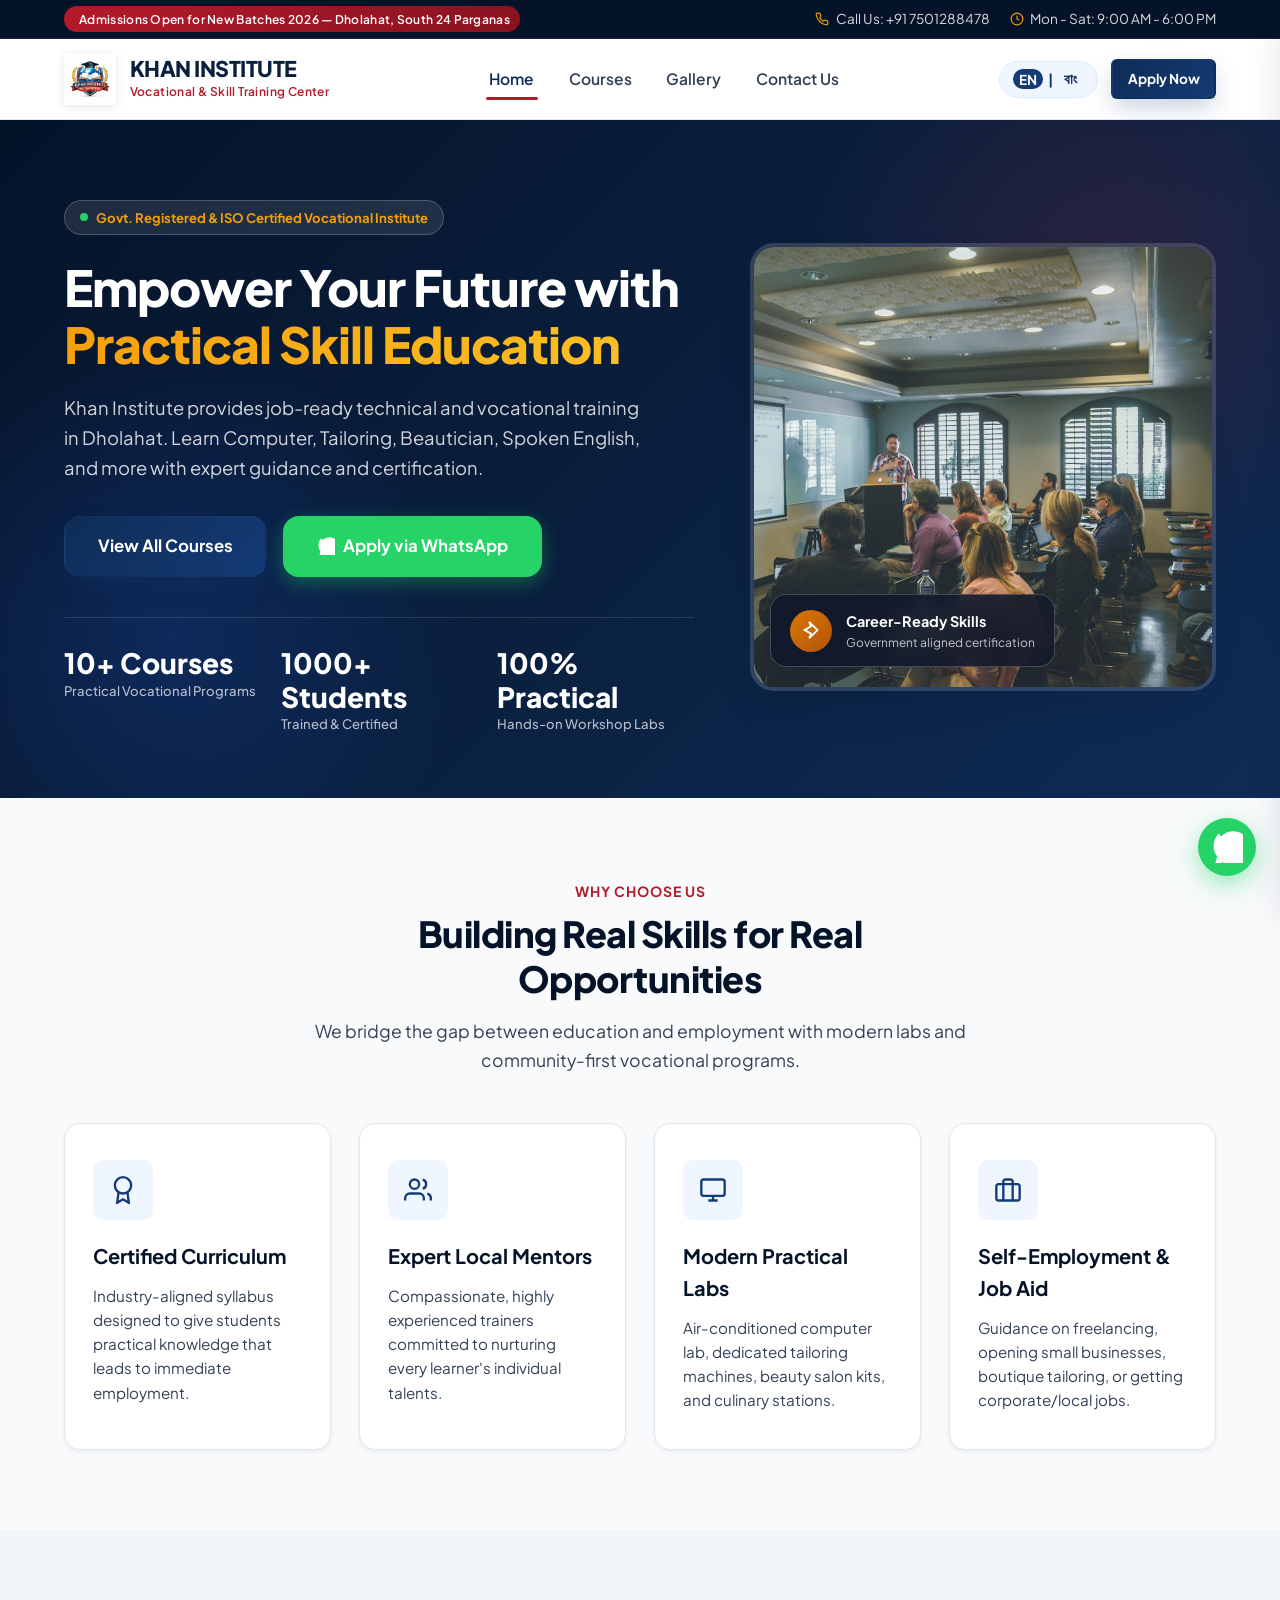
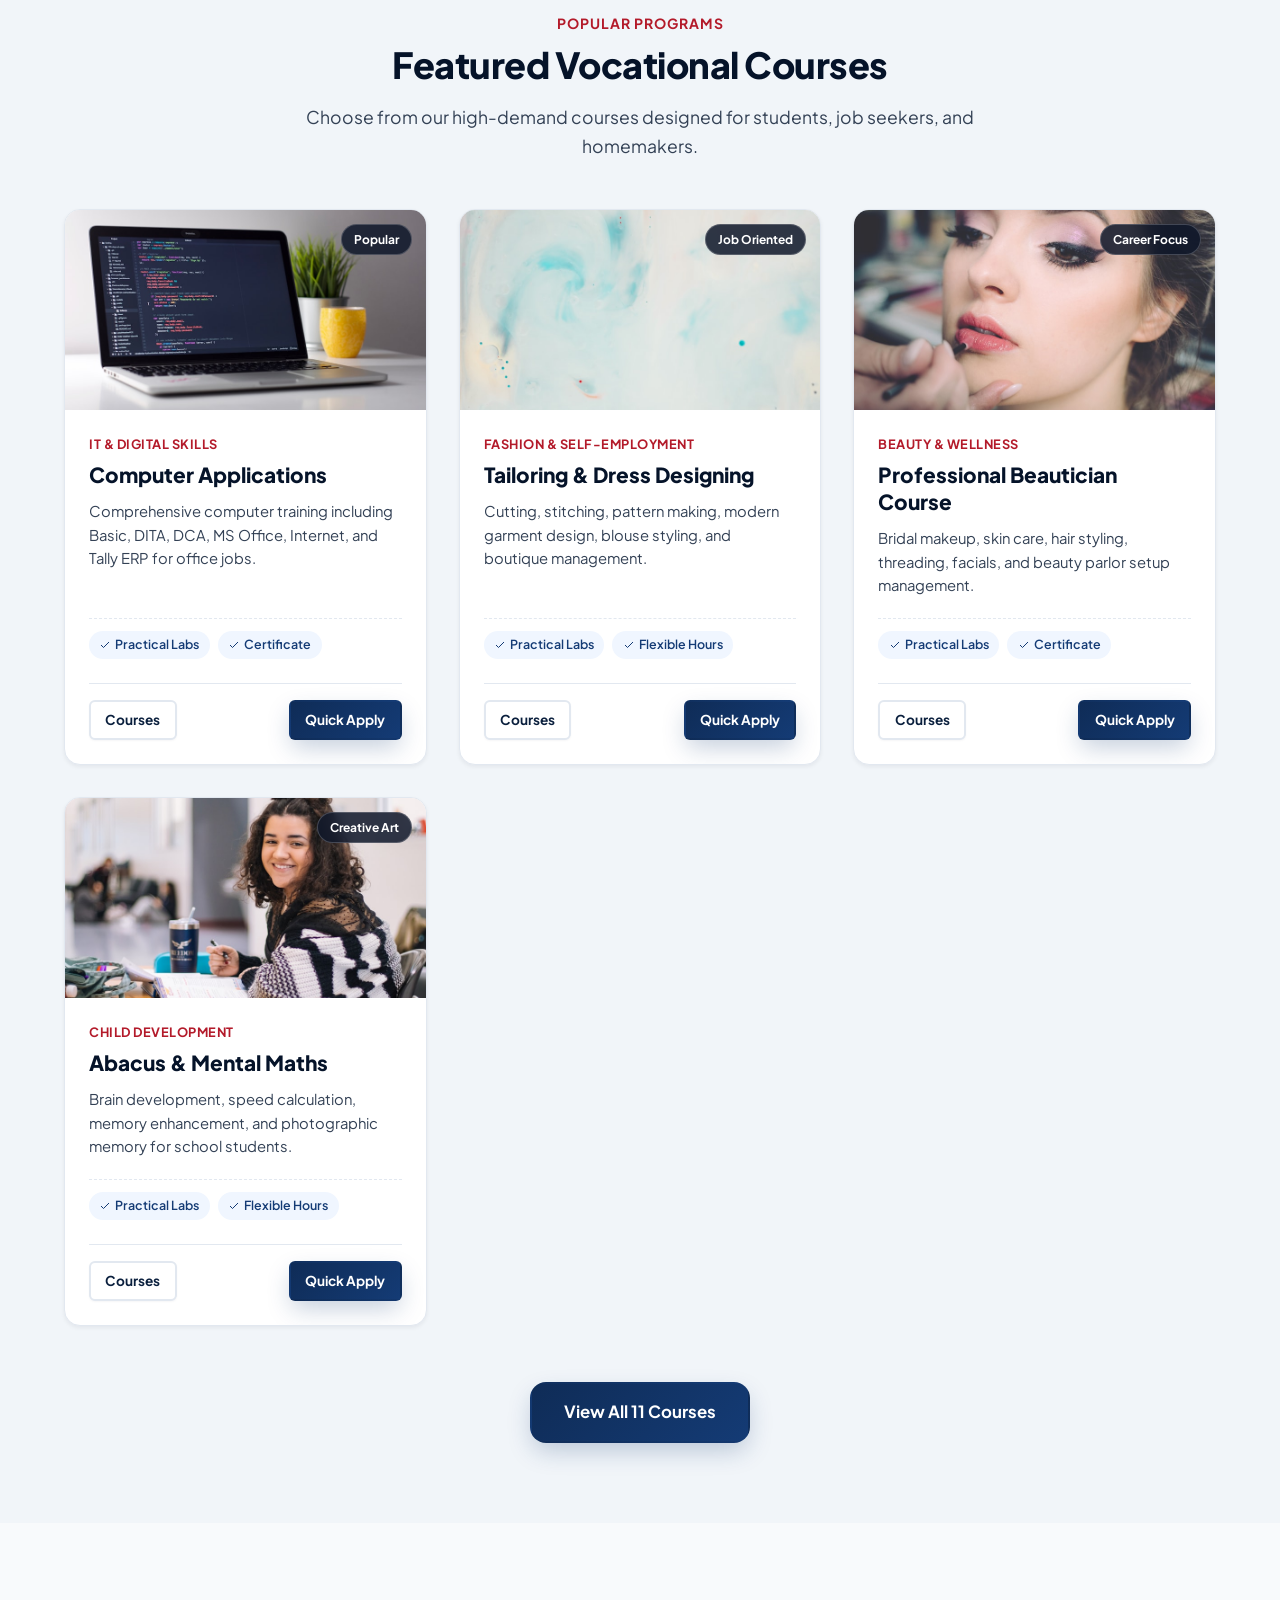
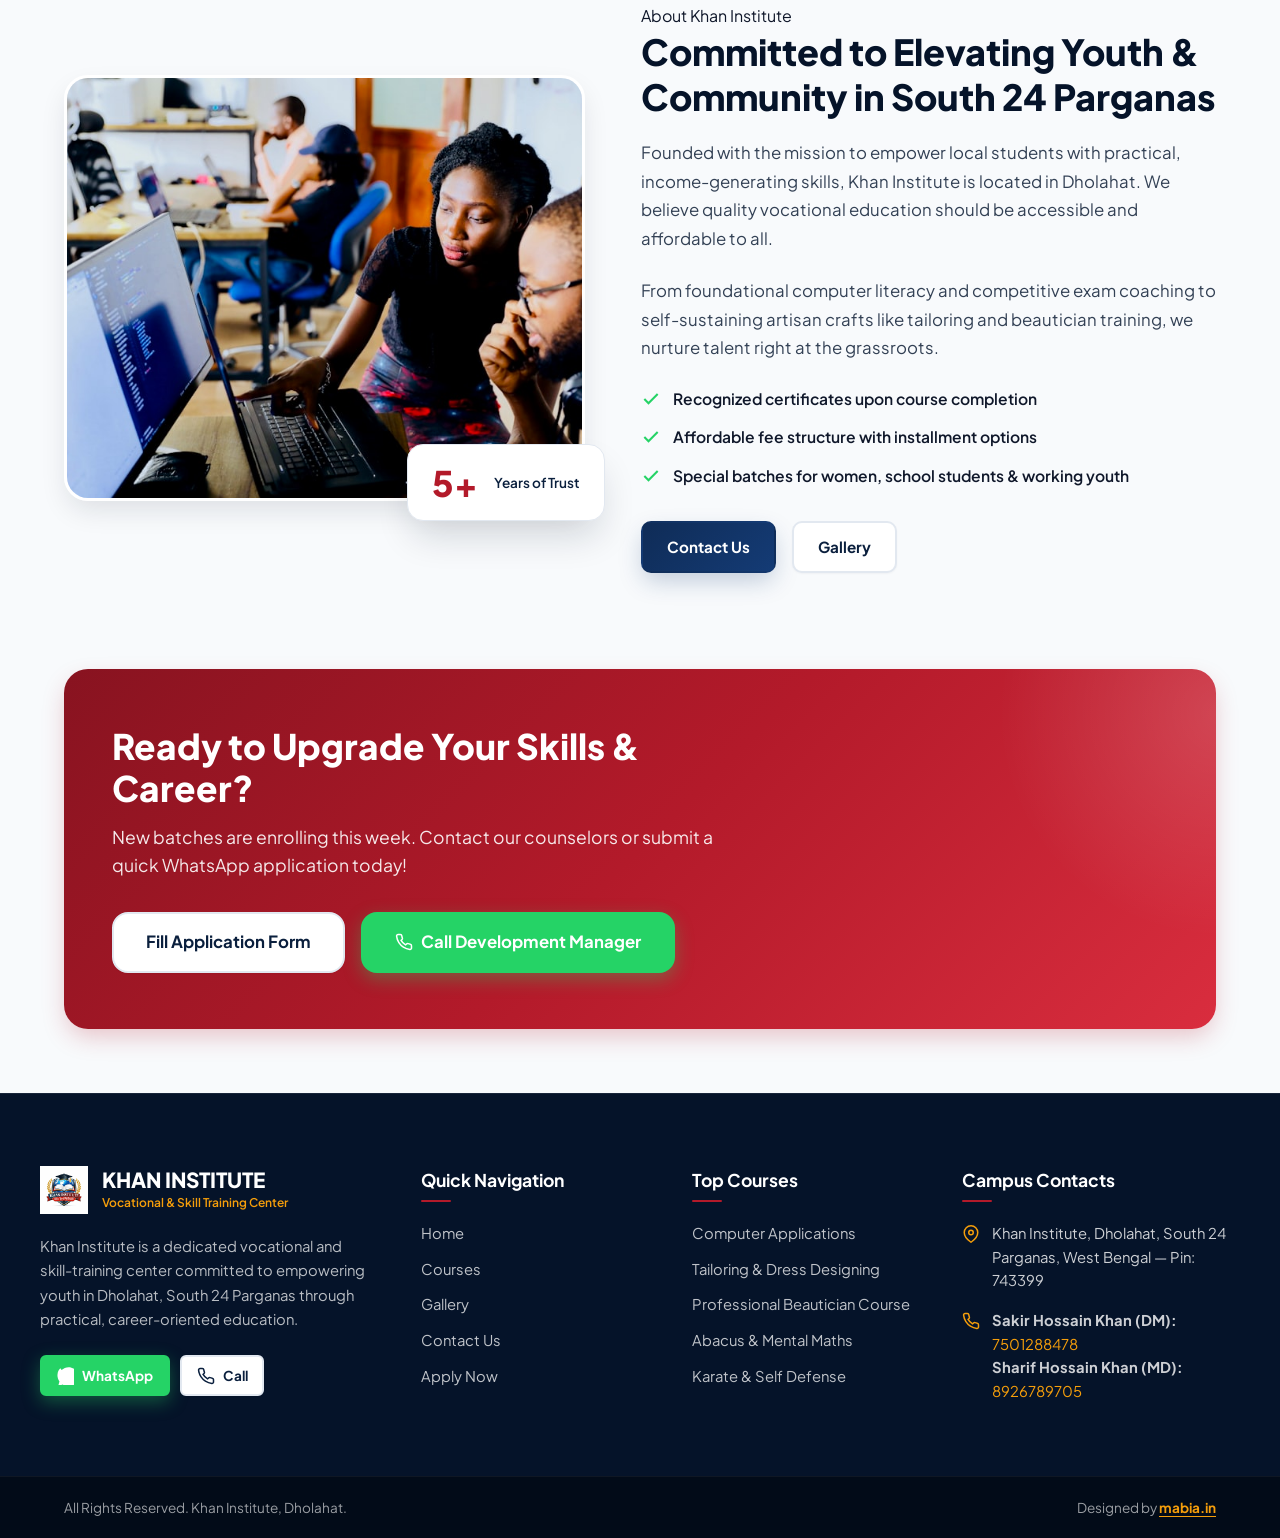
==== index.html @ 63501aec "feat: add initial website files, styles, scripts, and media assets for Khan Institute" ====
<!DOCTYPE html>
<html lang="en">
<head>
  <meta charset="UTF-8">
  <meta name="viewport" content="width=device-width, initial-scale=1.0">
  <title>Khan Institute — Vocational & Skill Training Center | Dholahat</title>
  <meta name="description" content="Khan Institute in Dholahat, South 24 Parganas provides government-aligned vocational courses in Computer, Tailoring, Beautician, Spoken English, Abacus, Cake Making & more.">
  <meta name="keywords" content="Khan Institute, Dholahat, Vocational training South 24 Parganas, Computer course Dholahat, Tailoring course, Beautician course, Spoken English, খান ইনস্টিটিউট">
  <meta property="og:title" content="Khan Institute — Vocational & Skill Training Center">
  <meta property="og:description" content="Empowering youth through practical skill education in Dholahat, South 24 Parganas.">
  <meta property="og:image" content="images/logo.jpg">
  <meta property="og:type" content="website">

  <!-- Favicon -->
  <link rel="icon" type="image/jpeg" href="images/logo.jpg">

  <!-- Main CSS -->
  <link rel="stylesheet" href="css/style.css">
</head>
<body>

  <!-- Top Announcement Bar -->
  <aside class="top-bar" aria-label="Announcement Bar">
    <div class="container top-bar-inner">
      <div class="top-bar-info">
        <span class="top-bar-badge">
          <span class="pulse-dot"></span>
          <span data-i18n="top_notice">Admissions Open for New Batches 2026 — Dholahat, South 24 Parganas</span>
        </span>
      </div>
      <div class="top-bar-info">
        <a href="tel:7501288478" class="top-bar-item">
          <svg fill="none" stroke="currentColor" stroke-width="2" viewBox="0 0 24 24"><path d="M22 16.92v3a2 2 0 01-2.18 2 19.79 19.79 0 01-8.63-3.07 19.5 19.5 0 01-6-6 19.79 19.79 0 01-3.07-8.67A2 2 0 014.11 2h3a2 2 0 012 1.72 12.84 12.84 0 00.7 2.81 2 2 0 01-.45 2.11L8.09 9.91a16 16 0 006 6l1.27-1.27a2 2 0 012.11-.45 12.84 12.84 0 002.81.7A2 2 0 0122 16.92z"/></svg>
          <span data-i18n="top_call">Call Us: +91 7501288478</span>
        </a>
        <span class="top-bar-item">
          <svg fill="none" stroke="currentColor" stroke-width="2" viewBox="0 0 24 24"><circle cx="12" cy="12" r="10"/><polyline points="12 6 12 12 16 14"/></svg>
          <span data-i18n="top_timing">Mon - Sat: 9:00 AM - 6:00 PM</span>
        </span>
      </div>
    </div>
  </aside>

  <!-- Sticky Main Navigation -->
  <header class="header-nav" id="mainHeader">
    <div class="container nav-container">
      <!-- Institute Brand -->
      <a href="index.html" class="brand" aria-label="Khan Institute Home">
        <img src="images/logo.jpg" alt="Khan Institute Official Logo" class="brand-logo-img">
        <div class="brand-text">
          <span class="brand-title" data-i18n="brand_name">KHAN INSTITUTE</span>
          <span class="brand-subtitle" data-i18n="brand_tagline">Vocational & Skill Training Center</span>
        </div>
      </a>

      <!-- Desktop Navigation Menu -->
      <nav class="nav-menu" aria-label="Main Navigation">
        <a href="index.html" class="nav-link active" data-i18n="nav_home">Home</a>
        <a href="courses.html" class="nav-link" data-i18n="nav_courses">Courses</a>
        <a href="gallery.html" class="nav-link" data-i18n="nav_gallery">Gallery</a>
        <a href="contact.html" class="nav-link" data-i18n="nav_contact">Contact Us</a>
      </nav>

      <!-- Header Actions -->
      <div class="header-actions">
        <!-- Bilingual Language Toggle Button -->
        <button class="lang-toggle-btn" id="langToggleBtn" aria-label="Switch Language Between English and Bengali">
          <span class="lang-pill pill-en active">EN</span>
          <span>|</span>
          <span class="lang-pill pill-bn">বাং</span>
        </button>

        <a href="courses.html#apply" class="btn btn-primary btn-sm" data-i18n="btn_apply_now">Apply Now</a>

        <!-- Mobile Drawer Toggle -->
        <button class="mobile-toggle" id="mobileMenuBtn" aria-label="Open Mobile Menu">
          <svg fill="none" stroke="currentColor" stroke-width="2" viewBox="0 0 24 24">
            <line x1="3" y1="12" x2="21" y2="12"></line>
            <line x1="3" y1="6" x2="21" y2="6"></line>
            <line x1="3" y1="18" x2="21" y2="18"></line>
          </svg>
        </button>
      </div>
    </div>
  </header>

  <!-- Mobile Drawer Menu -->
  <div class="mobile-nav-backdrop" id="mobileBackdrop"></div>
  <aside class="mobile-drawer" id="mobileDrawer" aria-label="Mobile Navigation Drawer">
    <div class="mobile-drawer-header">
      <div class="brand">
        <img src="images/logo.jpg" alt="Logo" style="width:40px; height:40px;">
        <span class="brand-title" style="font-size:1.15rem;" data-i18n="brand_name">KHAN INSTITUTE</span>
      </div>
      <button class="mobile-close-btn" id="mobileCloseBtn" aria-label="Close Mobile Menu">
        <svg fill="none" stroke="currentColor" stroke-width="2" viewBox="0 0 24 24"><line x1="18" y1="6" x2="6" y2="18"/><line x1="6" y1="6" x2="18" y2="18"/></svg>
      </button>
    </div>
    <nav class="mobile-menu-links">
      <a href="index.html" class="mobile-nav-link active" data-i18n="nav_home">Home</a>
      <a href="courses.html" class="mobile-nav-link" data-i18n="nav_courses">Courses</a>
      <a href="gallery.html" class="mobile-nav-link" data-i18n="nav_gallery">Gallery</a>
      <a href="contact.html" class="mobile-nav-link" data-i18n="nav_contact">Contact Us</a>
    </nav>
    <div class="mobile-drawer-footer">
      <a href="courses.html#apply" class="btn btn-primary" style="width:100%;" data-i18n="btn_apply_now">Apply Now</a>
      <a href="https://wa.me/917501288478" target="_blank" rel="noopener" class="btn btn-wa" style="width:100%;">
        <svg fill="currentColor" viewBox="0 0 24 24"><path d="M12.031 6.172c-3.181 0-5.767 2.586-5.768 5.766-.001 1.298.38 2.27 1.019 3.287l-.711 2.599 2.679-.702c.971.551 1.956.883 2.781.883h.005c3.179 0 5.767-2.587 5.767-5.766.001-3.182-2.585-5.767-5.772-5.767zm0 10.375c-.808 0-1.722-.266-2.484-.717l-.178-.105-1.589.417.424-1.55-.116-.185c-.496-.788-.79-1.636-.789-2.468.001-2.544 2.07-4.613 4.616-4.613 2.544 0 4.614 2.069 4.615 4.614-.001 2.545-2.071 4.614-4.617 4.614zm-6.264-14.717c-2.478 2.478-3.844 5.774-3.844 9.282 0 2.915.939 5.727 2.684 8.082l-1.607 5.868 6.046-1.587c2.26 1.63 4.966 2.502 7.747 2.503h.006c3.507 0 6.803-1.366 9.282-3.845 4.975-4.977 4.975-13.064 0-18.04-2.479-2.479-5.775-3.845-9.282-3.845-3.509 0-6.805 1.366-9.284 3.845z"/></svg>
        <span>WhatsApp</span>
      </a>
    </div>
  </aside>

  <main>
    <!-- HERO SECTION -->
    <section class="hero-section" aria-label="Welcome to Khan Institute">
      <div class="container hero-grid">
        <div class="hero-content reveal-on-scroll">
          <div class="hero-badge">
            <span class="pulse-dot"></span>
            <span data-i18n="hero_badge">Govt. Registered & ISO Certified Vocational Institute</span>
          </div>
          <h1 class="hero-title">
            <span data-i18n="hero_title_1">Empower Your Future with</span><br>
            <span class="highlight" data-i18n="hero_title_highlight">Practical Skill Education</span>
          </h1>
          <p class="hero-subtitle" data-i18n="hero_subtitle">
            Khan Institute provides job-ready technical and vocational training in Dholahat. Learn Computer, Tailoring, Beautician, Spoken English, and more with expert guidance and certification.
          </p>
          <div class="hero-cta-group">
            <a href="courses.html" class="btn btn-primary btn-lg" data-i18n="hero_btn_explore">View All Courses</a>
            <a href="courses.html#apply" class="btn btn-wa btn-lg">
              <svg fill="currentColor" viewBox="0 0 24 24"><path d="M12.031 6.172c-3.181 0-5.767 2.586-5.768 5.766-.001 1.298.38 2.27 1.019 3.287l-.711 2.599 2.679-.702c.971.551 1.956.883 2.781.883h.005c3.179 0 5.767-2.587 5.767-5.766.001-3.182-2.585-5.767-5.772-5.767zm0 10.375c-.808 0-1.722-.266-2.484-.717l-.178-.105-1.589.417.424-1.55-.116-.185c-.496-.788-.79-1.636-.789-2.468.001-2.544 2.07-4.613 4.616-4.613 2.544 0 4.614 2.069 4.615 4.614-.001 2.545-2.071 4.614-4.617 4.614zm-6.264-14.717c-2.478 2.478-3.844 5.774-3.844 9.282 0 2.915.939 5.727 2.684 8.082l-1.607 5.868 6.046-1.587c2.26 1.63 4.966 2.502 7.747 2.503h.006c3.507 0 6.803-1.366 9.282-3.845 4.975-4.977 4.975-13.064 0-18.04-2.479-2.479-5.775-3.845-9.282-3.845-3.509 0-6.805 1.366-9.284 3.845z"/></svg>
              <span data-i18n="hero_btn_wa">Apply via WhatsApp</span>
            </a>
          </div>

          <!-- Hero Stats Bar -->
          <div class="hero-stats">
            <div class="stat-item">
              <span class="stat-number" data-i18n="stat_courses">10+ Courses</span>
              <span class="stat-label" data-i18n="stat_courses_sub">Practical Vocational Programs</span>
            </div>
            <div class="stat-item">
              <span class="stat-number" data-i18n="stat_students">1000+ Students</span>
              <span class="stat-label" data-i18n="stat_students_sub">Trained & Certified</span>
            </div>
            <div class="stat-item">
              <span class="stat-number" data-i18n="stat_certified">100% Practical</span>
              <span class="stat-label" data-i18n="stat_certified_sub">Hands-on Workshop Labs</span>
            </div>
          </div>
        </div>

        <!-- Hero Media Image -->
        <div class="hero-media-wrapper reveal-on-scroll">
          <div class="hero-image-card">
            <img src="images/hero-bg.jpg" alt="Students in modern vocational training classroom">
          </div>
          <!-- Floating badge -->
          <div class="floating-badge-card">
            <div class="floating-badge-icon">
              <svg fill="none" stroke="currentColor" stroke-width="2" viewBox="0 0 24 24"><path d="M12 15l-2 5l9-9l-9-9l2 5l-7 4z"/></svg>
            </div>
            <div class="floating-badge-text">
              <h4 data-i18n="floating_card_title">Career-Ready Skills</h4>
              <p data-i18n="floating_card_sub">Government aligned certification</p>
            </div>
          </div>
        </div>
      </div>
    </section>

    <!-- WHY CHOOSE US SECTION -->
    <section class="section bg-ground" aria-label="Why Choose Khan Institute">
      <div class="container">
        <div class="section-header reveal-on-scroll">
          <span class="section-tag" data-i18n="features_tag">Why Choose Us</span>
          <h2 data-i18n="features_title">Building Real Skills for Real Opportunities</h2>
          <p data-i18n="features_subtitle">We bridge the gap between education and employment with modern labs and community-first vocational programs.</p>
        </div>

        <div class="features-grid">
          <!-- Feature 1 -->
          <article class="feature-card reveal-on-scroll">
            <div class="feature-icon-box">
              <svg fill="none" stroke="currentColor" stroke-width="2" viewBox="0 0 24 24"><circle cx="12" cy="8" r="7"/><polyline points="8.21 13.89 7 23 12 20 17 23 15.79 13.88"/></svg>
            </div>
            <h3 data-i18n="feat_1_title">Certified Curriculum</h3>
            <p data-i18n="feat_1_desc">Industry-aligned syllabus designed to give students practical knowledge that leads to immediate employment.</p>
          </article>

          <!-- Feature 2 -->
          <article class="feature-card reveal-on-scroll">
            <div class="feature-icon-box">
              <svg fill="none" stroke="currentColor" stroke-width="2" viewBox="0 0 24 24"><path d="M17 21v-2a4 4 0 00-4-4H5a4 4 0 00-4 4v2"/><circle cx="9" cy="7" r="4"/><path d="M23 21v-2a4 4 0 00-3-3.87"/><path d="M16 3.13a4 4 0 010 7.75"/></svg>
            </div>
            <h3 data-i18n="feat_2_title">Expert Local Mentors</h3>
            <p data-i18n="feat_2_desc">Compassionate, highly experienced trainers committed to nurturing every learner's individual talents.</p>
          </article>

          <!-- Feature 3 -->
          <article class="feature-card reveal-on-scroll">
            <div class="feature-icon-box">
              <svg fill="none" stroke="currentColor" stroke-width="2" viewBox="0 0 24 24"><rect x="2" y="3" width="20" height="14" rx="2" ry="2"/><line x1="8" y1="21" x2="16" y2="21"/><line x1="12" y1="17" x2="12" y2="21"/></svg>
            </div>
            <h3 data-i18n="feat_3_title">Modern Practical Labs</h3>
            <p data-i18n="feat_3_desc">Air-conditioned computer lab, dedicated tailoring machines, beauty salon kits, and culinary stations.</p>
          </article>

          <!-- Feature 4 -->
          <article class="feature-card reveal-on-scroll">
            <div class="feature-icon-box">
              <svg fill="none" stroke="currentColor" stroke-width="2" viewBox="0 0 24 24"><rect x="2" y="7" width="20" height="14" rx="2" ry="2"/><path d="M16 21V5a2 2 0 00-2-2h-4a2 2 0 00-2 2v16"/></svg>
            </div>
            <h3 data-i18n="feat_4_title">Self-Employment & Job Aid</h3>
            <p data-i18n="feat_4_desc">Guidance on freelancing, opening small businesses, boutique tailoring, or getting corporate/local jobs.</p>
          </article>
        </div>
      </div>
    </section>

    <!-- FEATURED POPULAR COURSES PREVIEW -->
    <section class="section bg-alt" aria-label="Featured Courses">
      <div class="container">
        <div class="section-header reveal-on-scroll">
          <span class="section-tag" data-i18n="featured_tag">Popular Programs</span>
          <h2 data-i18n="featured_title">Featured Vocational Courses</h2>
          <p data-i18n="featured_subtitle">Choose from our high-demand courses designed for students, job seekers, and homemakers.</p>
        </div>

        <div class="courses-grid">
          <!-- Course 1: Computer Applications -->
          <article class="course-card reveal-on-scroll">
            <div class="course-thumb-wrapper">
              <img src="images/course-computer.jpg" alt="Computer Applications Lab Training" loading="lazy">
              <span class="course-badge-tag" data-i18n="course_badge_popular">Popular</span>
            </div>
            <div class="course-body">
              <span class="course-category" data-i18n="c1_category">IT & Digital Skills</span>
              <h3 class="course-title" data-i18n="c1_title">Computer Applications</h3>
              <p class="course-desc" data-i18n="c1_desc">Comprehensive computer training including Basic, DITA, DCA, MS Office, Internet, and Tally ERP for office jobs.</p>
              <div class="course-features-list">
                <span class="course-pill"><svg fill="none" stroke="currentColor" stroke-width="2" viewBox="0 0 24 24"><polyline points="20 6 9 17 4 12"/></svg><span data-i18n="pill_practical">Practical Labs</span></span>
                <span class="course-pill"><svg fill="none" stroke="currentColor" stroke-width="2" viewBox="0 0 24 24"><polyline points="20 6 9 17 4 12"/></svg><span data-i18n="pill_cert">Certificate</span></span>
              </div>
              <div class="course-footer">
                <a href="courses.html" class="btn btn-secondary btn-sm" data-i18n="nav_courses">Details</a>
                <a href="courses.html?course=Computer#apply" class="btn btn-primary btn-sm" data-i18n="btn_quick_apply">Quick Apply</a>
              </div>
            </div>
          </article>

          <!-- Course 2: Tailoring & Dress Designing -->
          <article class="course-card reveal-on-scroll">
            <div class="course-thumb-wrapper">
              <img src="images/course-tailoring.jpg" alt="Tailoring & Dress Designing Workshop" loading="lazy">
              <span class="course-badge-tag" data-i18n="course_badge_job">Job Oriented</span>
            </div>
            <div class="course-body">
              <span class="course-category" data-i18n="c3_category">Fashion & Self-Employment</span>
              <h3 class="course-title" data-i18n="c3_title">Tailoring & Dress Designing</h3>
              <p class="course-desc" data-i18n="c3_desc">Cutting, stitching, pattern making, modern garment design, blouse styling, and boutique management.</p>
              <div class="course-features-list">
                <span class="course-pill"><svg fill="none" stroke="currentColor" stroke-width="2" viewBox="0 0 24 24"><polyline points="20 6 9 17 4 12"/></svg><span data-i18n="pill_practical">Practical Labs</span></span>
                <span class="course-pill"><svg fill="none" stroke="currentColor" stroke-width="2" viewBox="0 0 24 24"><polyline points="20 6 9 17 4 12"/></svg><span data-i18n="pill_flexible">Flexible Hours</span></span>
              </div>
              <div class="course-footer">
                <a href="courses.html" class="btn btn-secondary btn-sm" data-i18n="nav_courses">Details</a>
                <a href="courses.html?course=Tailoring#apply" class="btn btn-primary btn-sm" data-i18n="btn_quick_apply">Quick Apply</a>
              </div>
            </div>
          </article>

          <!-- Course 3: Professional Beautician Course -->
          <article class="course-card reveal-on-scroll">
            <div class="course-thumb-wrapper">
              <img src="images/course-beautician.jpg" alt="Professional Beautician Training" loading="lazy">
              <span class="course-badge-tag" data-i18n="course_badge_career">Career Focus</span>
            </div>
            <div class="course-body">
              <span class="course-category" data-i18n="c4_category">Beauty & Wellness</span>
              <h3 class="course-title" data-i18n="c4_title">Professional Beautician Course</h3>
              <p class="course-desc" data-i18n="c4_desc">Bridal makeup, skin care, hair styling, threading, facials, and beauty parlor setup management.</p>
              <div class="course-features-list">
                <span class="course-pill"><svg fill="none" stroke="currentColor" stroke-width="2" viewBox="0 0 24 24"><polyline points="20 6 9 17 4 12"/></svg><span data-i18n="pill_practical">Practical Labs</span></span>
                <span class="course-pill"><svg fill="none" stroke="currentColor" stroke-width="2" viewBox="0 0 24 24"><polyline points="20 6 9 17 4 12"/></svg><span data-i18n="pill_cert">Certificate</span></span>
              </div>
              <div class="course-footer">
                <a href="courses.html" class="btn btn-secondary btn-sm" data-i18n="nav_courses">Details</a>
                <a href="courses.html?course=Beautician#apply" class="btn btn-primary btn-sm" data-i18n="btn_quick_apply">Quick Apply</a>
              </div>
            </div>
          </article>

          <!-- Course 4: Abacus & Mental Maths -->
          <article class="course-card reveal-on-scroll">
            <div class="course-thumb-wrapper">
              <img src="images/course-abacus.jpg" alt="Abacus & Mental Maths Classroom" loading="lazy">
              <span class="course-badge-tag" data-i18n="course_badge_creative">Creative Art</span>
            </div>
            <div class="course-body">
              <span class="course-category" data-i18n="c2_category">Child Development</span>
              <h3 class="course-title" data-i18n="c2_title">Abacus & Mental Maths</h3>
              <p class="course-desc" data-i18n="c2_desc">Brain development, speed calculation, memory enhancement, and photographic memory for school students.</p>
              <div class="course-features-list">
                <span class="course-pill"><svg fill="none" stroke="currentColor" stroke-width="2" viewBox="0 0 24 24"><polyline points="20 6 9 17 4 12"/></svg><span data-i18n="pill_practical">Practical Labs</span></span>
                <span class="course-pill"><svg fill="none" stroke="currentColor" stroke-width="2" viewBox="0 0 24 24"><polyline points="20 6 9 17 4 12"/></svg><span data-i18n="pill_flexible">Flexible Hours</span></span>
              </div>
              <div class="course-footer">
                <a href="courses.html" class="btn btn-secondary btn-sm" data-i18n="nav_courses">Details</a>
                <a href="courses.html?course=Abacus#apply" class="btn btn-primary btn-sm" data-i18n="btn_quick_apply">Quick Apply</a>
              </div>
            </div>
          </article>
        </div>

        <div style="text-align:center; margin-top:3.5rem;" class="reveal-on-scroll">
          <a href="courses.html" class="btn btn-primary btn-lg" data-i18n="btn_view_all_courses">View All 11 Courses</a>
        </div>
      </div>
    </section>

    <!-- ABOUT SECTION -->
    <section class="section bg-ground" aria-label="About Khan Institute">
      <div class="container about-grid">
        <div class="about-image-stack reveal-on-scroll">
          <div class="about-main-img">
            <img src="images/about-institute.jpg" alt="Hands-on learning session at Khan Institute" loading="lazy">
          </div>
          <div class="about-floating-card">
            <span class="big-num">5+</span>
            <p data-i18n="about_badge_years">Years of Trust & Student Success</p>
          </div>
        </div>

        <div class="about-content reveal-on-scroll">
          <span class="section-tag" data-i18n="about_tag">About Khan Institute</span>
          <h2 data-i18n="about_title">Committed to Elevating Youth & Community in South 24 Parganas</h2>
          <p data-i18n="about_desc_1">Founded with the mission to empower local students with practical, income-generating skills, Khan Institute is located in Dholahat. We believe quality vocational education should be accessible and affordable to all.</p>
          <p data-i18n="about_desc_2">From foundational computer literacy and competitive exam coaching to self-sustaining artisan crafts like tailoring and beautician training, we nurture talent right at the grassroots.</p>
          
          <div class="about-checklist">
            <div class="about-check-item">
              <svg fill="none" stroke="currentColor" stroke-width="2.5" viewBox="0 0 24 24"><polyline points="20 6 9 17 4 12"/></svg>
              <span data-i18n="about_check_1">Recognized certificates upon course completion</span>
            </div>
            <div class="about-check-item">
              <svg fill="none" stroke="currentColor" stroke-width="2.5" viewBox="0 0 24 24"><polyline points="20 6 9 17 4 12"/></svg>
              <span data-i18n="about_check_2">Affordable fee structure with installment options</span>
            </div>
            <div class="about-check-item">
              <svg fill="none" stroke="currentColor" stroke-width="2.5" viewBox="0 0 24 24"><polyline points="20 6 9 17 4 12"/></svg>
              <span data-i18n="about_check_3">Special batches for women, school students & working youth</span>
            </div>
          </div>

          <div style="display:flex; gap:1rem; flex-wrap:wrap;">
            <a href="contact.html" class="btn btn-primary" data-i18n="nav_contact">Contact Us</a>
            <a href="gallery.html" class="btn btn-secondary" data-i18n="nav_gallery">View Campus Gallery</a>
          </div>
        </div>
      </div>
    </section>

    <!-- ADMISSION CTA BANNER -->
    <section class="section" style="padding-top:1rem; padding-bottom:4rem;" aria-label="Admissions Banner">
      <div class="container">
        <div class="cta-banner reveal-on-scroll">
          <div class="cta-banner-content">
            <div class="cta-text-wrap">
              <h2 data-i18n="cta_title">Ready to Upgrade Your Skills & Career?</h2>
              <p data-i18n="cta_desc">New batches are enrolling this week. Contact our counselors or submit a quick WhatsApp application today!</p>
            </div>
            <div class="cta-actions">
              <a href="courses.html#apply" class="btn btn-secondary btn-lg" data-i18n="cta_btn_apply">Fill Application Form</a>
              <a href="tel:7501288478" class="btn btn-wa btn-lg">
                <svg fill="none" stroke="currentColor" stroke-width="2" viewBox="0 0 24 24"><path d="M22 16.92v3a2 2 0 01-2.18 2 19.79 19.79 0 01-8.63-3.07 19.5 19.5 0 01-6-6 19.79 19.79 0 01-3.07-8.67A2 2 0 014.11 2h3a2 2 0 012 1.72 12.84 12.84 0 00.7 2.81 2 2 0 01-.45 2.11L8.09 9.91a16 16 0 006 6l1.27-1.27a2 2 0 012.11-.45 12.84 12.84 0 002.81.7A2 2 0 0122 16.92z"/></svg>
                <span data-i18n="cta_btn_call">Call Development Manager</span>
              </a>
            </div>
          </div>
        </div>
      </div>
    </section>
  </main>

  <!-- RICH GLOBAL FOOTER -->
  <footer class="footer">
    <div class="container footer-top">
      <div class="footer-grid">
        <!-- Col 1: Brand Info -->
        <div class="footer-col">
          <div class="footer-logo-row">
            <img src="images/logo.jpg" alt="Khan Institute Logo" loading="lazy">
            <div>
              <div class="footer-brand-title" data-i18n="brand_name">KHAN INSTITUTE</div>
              <div class="footer-brand-sub" data-i18n="brand_tagline">Vocational & Skill Training Center</div>
            </div>
          </div>
          <p data-i18n="footer_about">
            Khan Institute is a dedicated vocational and skill-training center committed to empowering youth in Dholahat, South 24 Parganas through practical, career-oriented education.
          </p>
          <div style="display:flex; gap:0.65rem;">
            <a href="https://wa.me/917501288478" target="_blank" rel="noopener" class="btn btn-wa btn-sm" aria-label="WhatsApp Us">
              <svg fill="currentColor" viewBox="0 0 24 24"><path d="M12.031 6.172c-3.181 0-5.767 2.586-5.768 5.766-.001 1.298.38 2.27 1.019 3.287l-.711 2.599 2.679-.702c.971.551 1.956.883 2.781.883h.005c3.179 0 5.767-2.587 5.767-5.766.001-3.182-2.585-5.767-5.772-5.767zm0 10.375c-.808 0-1.722-.266-2.484-.717l-.178-.105-1.589.417.424-1.55-.116-.185c-.496-.788-.79-1.636-.789-2.468.001-2.544 2.07-4.613 4.616-4.613 2.544 0 4.614 2.069 4.615 4.614-.001 2.545-2.071 4.614-4.617 4.614zm-6.264-14.717c-2.478 2.478-3.844 5.774-3.844 9.282 0 2.915.939 5.727 2.684 8.082l-1.607 5.868 6.046-1.587c2.26 1.63 4.966 2.502 7.747 2.503h.006c3.507 0 6.803-1.366 9.282-3.845 4.975-4.977 4.975-13.064 0-18.04-2.479-2.479-5.775-3.845-9.282-3.845-3.509 0-6.805 1.366-9.284 3.845z"/></svg>
              WhatsApp
            </a>
            <a href="tel:7501288478" class="btn btn-secondary btn-sm" style="color:var(--primary-900);" aria-label="Direct Call">
              <svg fill="none" stroke="currentColor" stroke-width="2" viewBox="0 0 24 24"><path d="M22 16.92v3a2 2 0 01-2.18 2 19.79 19.79 0 01-8.63-3.07 19.5 19.5 0 01-6-6 19.79 19.79 0 01-3.07-8.67A2 2 0 014.11 2h3a2 2 0 012 1.72 12.84 12.84 0 00.7 2.81 2 2 0 01-.45 2.11L8.09 9.91a16 16 0 006 6l1.27-1.27a2 2 0 012.11-.45 12.84 12.84 0 002.81.7A2 2 0 0122 16.92z"/></svg>
              Call
            </a>
          </div>
        </div>

        <!-- Col 2: Navigation Links -->
        <div class="footer-col">
          <h4 data-i18n="footer_links_title">Quick Navigation</h4>
          <nav class="footer-links">
            <a href="index.html" data-i18n="nav_home">Home</a>
            <a href="courses.html" data-i18n="nav_courses">Courses</a>
            <a href="gallery.html" data-i18n="nav_gallery">Gallery</a>
            <a href="contact.html" data-i18n="nav_contact">Contact Us</a>
            <a href="courses.html#apply" data-i18n="btn_apply_now">Online Admission</a>
          </nav>
        </div>

        <!-- Col 3: Popular Courses -->
        <div class="footer-col">
          <h4 data-i18n="footer_courses_title">Top Courses</h4>
          <nav class="footer-links">
            <a href="courses.html?course=Computer#apply" data-i18n="c1_title">Computer Applications</a>
            <a href="courses.html?course=Tailoring#apply" data-i18n="c3_title">Tailoring & Dress Designing</a>
            <a href="courses.html?course=Beautician#apply" data-i18n="c4_title">Professional Beautician</a>
            <a href="courses.html?course=Abacus#apply" data-i18n="c2_title">Abacus & Mental Maths</a>
            <a href="courses.html?course=Karate#apply" data-i18n="c9_title">Karate & Self Defense</a>
          </nav>
        </div>

        <!-- Col 4: Campus Contact -->
        <div class="footer-col">
          <h4 data-i18n="footer_contact_title">Campus Contacts</h4>
          <div class="footer-contact-item">
            <svg fill="none" stroke="currentColor" stroke-width="2" viewBox="0 0 24 24"><path d="M21 10c0 7-9 13-9 13s-9-6-9-13a9 9 0 0118 0z"/><circle cx="12" cy="10" r="3"/></svg>
            <span data-i18n="addr_val">Khan Institute, Dholahat, South 24 Parganas, West Bengal — Pin: 743399</span>
          </div>
          <div class="footer-contact-item">
            <svg fill="none" stroke="currentColor" stroke-width="2" viewBox="0 0 24 24"><path d="M22 16.92v3a2 2 0 01-2.18 2 19.79 19.79 0 01-8.63-3.07 19.5 19.5 0 01-6-6 19.79 19.79 0 01-3.07-8.67A2 2 0 014.11 2h3a2 2 0 012 1.72 12.84 12.84 0 00.7 2.81 2 2 0 01-.45 2.11L8.09 9.91a16 16 0 006 6l1.27-1.27a2 2 0 012.11-.45 12.84 12.84 0 002.81.7A2 2 0 0122 16.92z"/></svg>
            <div>
              <strong>Sakir Hossain Khan (DM):</strong> <a href="tel:7501288478" style="color:var(--gold-400);">7501288478</a><br>
              <strong>Sharif Hossain Khan (MD):</strong> <a href="tel:8926789705" style="color:var(--gold-400);">8926789705</a>
            </div>
          </div>
        </div>
      </div>
    </div>

    <!-- Bottom Copyright -->
    <div class="footer-bottom">
      <div class="container footer-bottom-inner">
        <span data-i18n="footer_rights">© 2026 Khan Institute, Dholahat. All Rights Reserved.</span>
        <span class="designed-by">Designed by <a href="https://mabia.in" target="_blank" rel="noopener">mabia.in</a></span>
      </div>
    </div>
  </footer>

  <!-- Floating WhatsApp Direct Button -->
  <a href="https://wa.me/917501288478" target="_blank" rel="noopener" class="floating-wa-btn" aria-label="Direct WhatsApp Chat with Admissions">
    <svg fill="currentColor" viewBox="0 0 24 24"><path d="M12.031 6.172c-3.181 0-5.767 2.586-5.768 5.766-.001 1.298.38 2.27 1.019 3.287l-.711 2.599 2.679-.702c.971.551 1.956.883 2.781.883h.005c3.179 0 5.767-2.587 5.767-5.766.001-3.182-2.585-5.767-5.772-5.767zm0 10.375c-.808 0-1.722-.266-2.484-.717l-.178-.105-1.589.417.424-1.55-.116-.185c-.496-.788-.79-1.636-.789-2.468.001-2.544 2.07-4.613 4.616-4.613 2.544 0 4.614 2.069 4.615 4.614-.001 2.545-2.071 4.614-4.617 4.614zm-6.264-14.717c-2.478 2.478-3.844 5.774-3.844 9.282 0 2.915.939 5.727 2.684 8.082l-1.607 5.868 6.046-1.587c2.26 1.63 4.966 2.502 7.747 2.503h.006c3.507 0 6.803-1.366 9.282-3.845 4.975-4.977 4.975-13.064 0-18.04-2.479-2.479-5.775-3.845-9.282-3.845-3.509 0-6.805 1.366-9.284 3.845z"/></svg>
  </a>

  <!-- Scroll-to-top Button -->
  <button class="scroll-top-btn" id="scrollTopBtn" aria-label="Scroll back to top">
    <svg fill="none" stroke="currentColor" stroke-width="2.5" viewBox="0 0 24 24"><polyline points="18 15 12 9 6 15"/></svg>
  </button>

  <!-- Core JavaScript -->
  <script src="js/script.js"></script>
</body>
</html>
---- css/style.css ----
/* ==========================================================================
   Khan Institute — Official Modern Stylesheet
   Crafted with Vanilla CSS3, Modern Tokens, Responsive Grid & Micro-animations
   Bilingual Support: Latin (Plus Jakarta Sans) & Bengali (Hind Siliguri)
   ========================================================================== */

/* --- Google Fonts Import --- */
@import url('https://fonts.googleapis.com/css2?family=Hind+Siliguri:wght@400;500;600;700&family=Plus+Jakarta+Sans:ital,wght@0,400;0,500;0,600;0,700;0,800;1,400;1,600&display=swap');

/* --- CSS Variables / Design Tokens --- */
:root {
  /* Brand Colors (Inspired by official logo) */
  --primary-950: #051329;
  --primary-900: #0a1f3d;
  --primary-800: #0f2c57;
  --primary-700: #143b75;
  --primary-600: #1b4f9c;
  --primary-500: #2563eb;
  --primary-100: #e0ecfd;
  --primary-50:  #f0f6ff;

  /* Accent Red (from ribbon) */
  --accent-700: #881320;
  --accent-600: #b31a2a;
  --accent-500: #dc2626;
  --accent-100: #fee2e2;
  --accent-50:  #fef2f2;

  /* Accent Gold (from wreath & star) */
  --gold-600: #b45309;
  --gold-500: #d97706;
  --gold-400: #f59e0b;
  --gold-100: #fef3c7;
  --gold-50:  #fffbeb;

  /* Neutrals */
  --bg-body: #f8fafc;
  --bg-card: #ffffff;
  --bg-card-subtle: #f1f5f9;
  --text-main: #0f172a;
  --text-muted: #334155;
  --text-light: #64748b;
  --border-light: #e2e8f0;
  --border-focus: #2563eb;

  /* WhatsApp Green */
  --wa-green: #25d366;
  --wa-dark: #128c7e;

  /* Typography */
  --font-en: 'Plus Jakarta Sans', system-ui, -apple-system, sans-serif;
  --font-bn: 'Hind Siliguri', 'Noto Sans Bengali', sans-serif;
  --font-current: var(--font-en);

  /* Shadows */
  --shadow-xs: 0 1px 2px rgba(15, 23, 42, 0.04);
  --shadow-sm: 0 2px 4px rgba(15, 23, 42, 0.06);
  --shadow-md: 0 6px 16px -2px rgba(15, 23, 42, 0.08);
  --shadow-lg: 0 12px 28px -4px rgba(15, 23, 42, 0.12);
  --shadow-xl: 0 20px 36px -6px rgba(15, 23, 42, 0.16);
  --shadow-brand: 0 10px 25px -3px rgba(20, 59, 117, 0.25);
  --shadow-accent: 0 10px 25px -3px rgba(179, 26, 42, 0.25);

  /* Radii */
  --radius-sm: 6px;
  --radius-md: 10px;
  --radius-lg: 16px;
  --radius-xl: 24px;
  --radius-pill: 9999px;

  /* Transitions */
  --transition-fast: 150ms ease;
  --transition-normal: 250ms cubic-bezier(0.16, 1, 0.3, 1);
  --transition-slow: 400ms cubic-bezier(0.16, 1, 0.3, 1);

  /* Layout */
  --container-max: 1200px;
  --header-height: 80px;
  --topbar-height: 40px;
}

/* --- Bengali Font Class applied dynamically --- */
html[lang="bn"],
body.lang-bn,
.font-bn {
  font-family: var(--font-bn);
}

/* --- Reset & Base Styles --- */
*, *::before, *::after {
  box-sizing: border-box;
  margin: 0;
  padding: 0;
}

html {
  scroll-behavior: smooth;
  font-size: 16px;
  -webkit-text-size-adjust: 100%;
}

body {
  font-family: var(--font-current);
  color: var(--text-main);
  background-color: var(--bg-body);
  line-height: 1.6;
  overflow-x: hidden;
  display: flex;
  flex-direction: column;
  min-height: 100vh;
}

img, svg {
  display: block;
  max-width: 100%;
  height: auto;
}

a {
  color: inherit;
  text-decoration: none;
  transition: color var(--transition-fast);
}

button, input, select, textarea {
  font-family: inherit;
  font-size: 1rem;
}

ul, ol {
  list-style: none;
}

/* --- Accessibility Focus State --- */
:focus-visible {
  outline: 3px solid var(--primary-500);
  outline-offset: 2px;
}

/* --- Container Utility --- */
.container {
  width: 100%;
  max-width: var(--container-max);
  margin-left: auto;
  margin-right: auto;
  padding-left: 1.5rem;
  padding-right: 1.5rem;
}

/* ==========================================================================
   TOP BAR & HEADER NAVIGATION
   ========================================================================== */
.top-bar {
  background: var(--primary-950);
  color: rgba(255, 255, 255, 0.88);
  font-size: 0.85rem;
  border-bottom: 1px solid rgba(255, 255, 255, 0.08);
  padding: 0.4rem 0;
  position: relative;
  z-index: 101;
}

.top-bar-inner {
  display: flex;
  justify-content: space-between;
  align-items: center;
  flex-wrap: wrap;
  gap: 0.75rem;
}

.top-bar-info {
  display: flex;
  align-items: center;
  gap: 1.25rem;
  flex-wrap: wrap;
}

.top-bar-item {
  display: inline-flex;
  align-items: center;
  gap: 0.4rem;
  color: rgba(255, 255, 255, 0.85);
}

.top-bar-item:hover {
  color: var(--gold-400);
}

.top-bar-item svg {
  width: 14px;
  height: 14px;
  stroke: var(--gold-400);
}

.top-bar-badge {
  background: linear-gradient(135deg, var(--accent-600), var(--accent-700));
  color: #ffffff;
  padding: 0.2rem 0.65rem;
  border-radius: var(--radius-pill);
  font-size: 0.75rem;
  font-weight: 600;
  letter-spacing: 0.3px;
  display: inline-flex;
  align-items: center;
  gap: 0.3rem;
}

.header-nav {
  position: sticky;
  top: 0;
  left: 0;
  width: 100%;
  background: rgba(255, 255, 255, 0.95);
  backdrop-filter: blur(14px);
  -webkit-backdrop-filter: blur(14px);
  border-bottom: 1px solid var(--border-light);
  z-index: 100;
  transition: box-shadow var(--transition-normal), background var(--transition-normal);
}

.header-nav.scrolled {
  box-shadow: var(--shadow-md);
  background: rgba(255, 255, 255, 0.98);
}

.nav-container {
  display: flex;
  justify-content: space-between;
  align-items: center;
  height: var(--header-height);
}

/* Brand Logo */
.brand {
  display: flex;
  align-items: center;
  gap: 0.85rem;
  text-decoration: none;
}

.brand-logo-img {
  width: 52px;
  height: 52px;
  object-fit: contain;
  filter: drop-shadow(0 2px 4px rgba(0,0,0,0.1));
  transition: transform var(--transition-normal);
}

.brand:hover .brand-logo-img {
  transform: scale(1.05) rotate(-2deg);
}

.brand-text {
  display: flex;
  flex-direction: column;
}

.brand-title {
  font-size: 1.35rem;
  font-weight: 800;
  letter-spacing: -0.5px;
  color: var(--primary-900);
  line-height: 1.15;
}

.brand-subtitle {
  font-size: 0.75rem;
  font-weight: 600;
  color: var(--accent-600);
  letter-spacing: 0.4px;
}

/* Navigation Menu */
.nav-menu {
  display: flex;
  align-items: center;
  gap: 1.75rem;
}

.nav-link {
  font-size: 0.975rem;
  font-weight: 600;
  color: var(--text-muted);
  position: relative;
  padding: 0.5rem 0.2rem;
  transition: color var(--transition-fast);
}

.nav-link::after {
  content: '';
  position: absolute;
  bottom: 0;
  left: 0;
  width: 0%;
  height: 2.5px;
  background: var(--accent-600);
  border-radius: var(--radius-pill);
  transition: width var(--transition-normal);
}

.nav-link:hover,
.nav-link.active {
  color: var(--primary-800);
}

.nav-link.active::after,
.nav-link:hover::after {
  width: 100%;
}

/* Header Actions */
.header-actions {
  display: flex;
  align-items: center;
  gap: 0.85rem;
}

/* Language Toggle Button */
.lang-toggle-btn {
  display: inline-flex;
  align-items: center;
  gap: 0.35rem;
  background: var(--primary-50);
  color: var(--primary-800);
  border: 1.5px solid var(--primary-100);
  padding: 0.45rem 0.85rem;
  border-radius: var(--radius-pill);
  font-size: 0.85rem;
  font-weight: 700;
  cursor: pointer;
  transition: all var(--transition-fast);
  user-select: none;
}

.lang-toggle-btn:hover {
  background: var(--primary-100);
  border-color: var(--primary-600);
  color: var(--primary-900);
  transform: translateY(-1px);
}

.lang-toggle-btn .lang-pill {
  padding: 0.1rem 0.35rem;
  border-radius: var(--radius-pill);
}

.lang-toggle-btn .lang-pill.active {
  background: var(--primary-700);
  color: #ffffff;
}

/* Mobile Nav Hamburger */
.mobile-toggle {
  display: none;
  background: none;
  border: none;
  cursor: pointer;
  padding: 0.4rem;
  color: var(--primary-900);
}

.mobile-toggle svg {
  width: 28px;
  height: 28px;
}

/* ==========================================================================
   BUTTONS & COMMON UI
   ========================================================================== */
.btn {
  display: inline-flex;
  align-items: center;
  justify-content: center;
  gap: 0.5rem;
  padding: 0.75rem 1.5rem;
  font-size: 0.95rem;
  font-weight: 700;
  border-radius: var(--radius-md);
  border: 2px solid transparent;
  cursor: pointer;
  transition: all var(--transition-normal);
  text-align: center;
  white-space: nowrap;
}

.btn-primary {
  background: linear-gradient(135deg, var(--primary-800), var(--primary-700));
  color: #ffffff;
  box-shadow: var(--shadow-brand);
}

.btn-primary:hover {
  background: linear-gradient(135deg, var(--primary-700), var(--primary-600));
  transform: translateY(-2px);
  box-shadow: var(--shadow-lg);
  color: #ffffff;
}

.btn-accent {
  background: linear-gradient(135deg, var(--accent-600), var(--accent-700));
  color: #ffffff;
  box-shadow: var(--shadow-accent);
}

.btn-accent:hover {
  background: linear-gradient(135deg, var(--accent-500), var(--accent-600));
  transform: translateY(-2px);
  box-shadow: var(--shadow-lg);
  color: #ffffff;
}

.btn-secondary {
  background: #ffffff;
  color: var(--primary-900);
  border-color: var(--border-light);
  box-shadow: var(--shadow-xs);
}

.btn-secondary:hover {
  border-color: var(--primary-600);
  color: var(--primary-700);
  background: var(--primary-50);
  transform: translateY(-2px);
}

.btn-wa {
  background: var(--wa-green);
  color: #ffffff;
  border-color: var(--wa-green);
  box-shadow: 0 6px 18px rgba(37, 211, 102, 0.35);
}

.btn-wa:hover {
  background: var(--wa-dark);
  border-color: var(--wa-dark);
  transform: translateY(-2px);
  color: #ffffff;
}

.btn-sm {
  padding: 0.45rem 0.9rem;
  font-size: 0.85rem;
  border-radius: var(--radius-sm);
}

.btn-lg {
  padding: 0.95rem 2rem;
  font-size: 1.05rem;
  border-radius: var(--radius-lg);
}

.btn svg {
  width: 18px;
  height: 18px;
  flex-shrink: 0;
}

/* Badge styles */
.badge {
  display: inline-flex;
  align-items: center;
  gap: 0.35rem;
  font-size: 0.78rem;
  font-weight: 700;
  padding: 0.3rem 0.75rem;
  border-radius: var(--radius-pill);
  text-transform: uppercase;
  letter-spacing: 0.5px;
}

.badge-gold {
  background: var(--gold-100);
  color: var(--gold-600);
  border: 1px solid rgba(217, 119, 6, 0.2);
}

.badge-primary {
  background: var(--primary-50);
  color: var(--primary-700);
  border: 1px solid var(--primary-100);
}

.badge-accent {
  background: var(--accent-50);
  color: var(--accent-600);
  border: 1px solid var(--accent-100);
}

/* Section Header Component */
.section-header {
  text-align: center;
  max-width: 680px;
  margin: 0 auto 3rem auto;
}

.section-header .section-tag {
  color: var(--accent-600);
  font-size: 0.875rem;
  font-weight: 700;
  letter-spacing: 1px;
  text-transform: uppercase;
  margin-bottom: 0.5rem;
  display: inline-block;
}

.section-header h2 {
  font-size: 2.25rem;
  font-weight: 800;
  color: var(--primary-950);
  line-height: 1.25;
  margin-bottom: 1rem;
  letter-spacing: -0.5px;
}

.section-header p {
  color: var(--text-muted);
  font-size: 1.1rem;
  line-height: 1.65;
}

/* ==========================================================================
   HERO SECTION (HOME)
   ========================================================================== */
.hero-section {
  position: relative;
  background: linear-gradient(135deg, var(--primary-950) 0%, var(--primary-900) 50%, var(--primary-800) 100%);
  color: #ffffff;
  padding: 5rem 0 4rem 0;
  overflow: hidden;
}

/* Hero background glow */
.hero-section::before {
  content: '';
  position: absolute;
  top: -20%;
  right: -10%;
  width: 600px;
  height: 600px;
  background: radial-gradient(circle, rgba(220, 38, 38, 0.15) 0%, transparent 70%);
  border-radius: 50%;
  pointer-events: none;
}

.hero-section::after {
  content: '';
  position: absolute;
  bottom: -20%;
  left: -10%;
  width: 600px;
  height: 600px;
  background: radial-gradient(circle, rgba(37, 99, 235, 0.2) 0%, transparent 70%);
  border-radius: 50%;
  pointer-events: none;
}

.hero-grid {
  display: grid;
  grid-template-columns: 1.15fr 0.85fr;
  align-items: center;
  gap: 3.5rem;
  position: relative;
  z-index: 2;
}

.hero-content {
  display: flex;
  flex-direction: column;
  align-items: flex-start;
}

.hero-badge {
  background: rgba(255, 255, 255, 0.1);
  border: 1px solid rgba(255, 255, 255, 0.2);
  backdrop-filter: blur(8px);
  color: var(--gold-400);
  padding: 0.35rem 0.95rem;
  border-radius: var(--radius-pill);
  font-size: 0.82rem;
  font-weight: 700;
  margin-bottom: 1.5rem;
  display: inline-flex;
  align-items: center;
  gap: 0.5rem;
}

.hero-badge .pulse-dot {
  width: 8px;
  height: 8px;
  background-color: var(--wa-green);
  border-radius: 50%;
  box-shadow: 0 0 0 0 rgba(37, 211, 102, 0.7);
  animation: pulse-ring 1.8s infinite;
}

@keyframes pulse-ring {
  0% { box-shadow: 0 0 0 0 rgba(37, 211, 102, 0.7); }
  70% { box-shadow: 0 0 0 10px rgba(37, 211, 102, 0); }
  100% { box-shadow: 0 0 0 0 rgba(37, 211, 102, 0); }
}

.hero-title {
  font-size: 3.1rem;
  font-weight: 800;
  line-height: 1.15;
  letter-spacing: -1px;
  margin-bottom: 1.25rem;
  color: #ffffff;
}

.hero-title .highlight {
  color: var(--gold-400);
  background: linear-gradient(120deg, #f59e0b, #fbbf24);
  -webkit-background-clip: text;
  -webkit-text-fill-color: transparent;
}

.hero-subtitle {
  font-size: 1.15rem;
  line-height: 1.65;
  color: rgba(255, 255, 255, 0.82);
  margin-bottom: 2rem;
  max-width: 580px;
}

.hero-cta-group {
  display: flex;
  align-items: center;
  gap: 1rem;
  flex-wrap: wrap;
  margin-bottom: 2.5rem;
}

/* Floating Stats in Hero */
.hero-stats {
  display: grid;
  grid-template-columns: repeat(3, 1fr);
  gap: 1.25rem;
  width: 100%;
  border-top: 1px solid rgba(255, 255, 255, 0.12);
  padding-top: 1.75rem;
}

.stat-item {
  display: flex;
  flex-direction: column;
}

.stat-number {
  font-size: 1.75rem;
  font-weight: 800;
  color: #ffffff;
  line-height: 1.2;
}

.stat-label {
  font-size: 0.82rem;
  color: rgba(255, 255, 255, 0.7);
  font-weight: 500;
}

/* Hero Media Card */
.hero-media-wrapper {
  position: relative;
}

.hero-image-card {
  position: relative;
  border-radius: var(--radius-xl);
  overflow: hidden;
  box-shadow: var(--shadow-xl);
  border: 4px solid rgba(255, 255, 255, 0.15);
}

.hero-image-card img {
  width: 100%;
  height: 440px;
  object-fit: cover;
  display: block;
  transition: transform var(--transition-slow);
}

.hero-image-card:hover img {
  transform: scale(1.03);
}

/* Floating Pill on Hero Image */
.floating-badge-card {
  position: absolute;
  bottom: 24px;
  left: 20px;
  background: rgba(15, 23, 42, 0.85);
  backdrop-filter: blur(12px);
  border: 1px solid rgba(255, 255, 255, 0.2);
  border-radius: var(--radius-lg);
  padding: 0.9rem 1.2rem;
  display: flex;
  align-items: center;
  gap: 0.85rem;
  box-shadow: var(--shadow-lg);
  max-width: 320px;
  animation: float-gentle 4s ease-in-out infinite alternate;
}

@keyframes float-gentle {
  0% { transform: translateY(0px); }
  100% { transform: translateY(-8px); }
}

.floating-badge-icon {
  width: 42px;
  height: 42px;
  border-radius: 50%;
  background: linear-gradient(135deg, var(--gold-500), var(--gold-600));
  display: flex;
  align-items: center;
  justify-content: center;
  flex-shrink: 0;
  color: #ffffff;
}

.floating-badge-icon svg {
  width: 22px;
  height: 22px;
}

.floating-badge-text h4 {
  font-size: 0.9rem;
  font-weight: 700;
  color: #ffffff;
}

.floating-badge-text p {
  font-size: 0.75rem;
  color: rgba(255, 255, 255, 0.75);
}

/* ==========================================================================
   FEATURES / WHY CHOOSE US
   ========================================================================== */
.section {
  padding: 5rem 0;
  position: relative;
}

.bg-ground {
  background-color: var(--bg-body);
}

.bg-alt {
  background-color: var(--bg-card-subtle);
}

.features-grid {
  display: grid;
  grid-template-columns: repeat(auto-fit, minmax(260px, 1fr));
  gap: 1.75rem;
}

.feature-card {
  background: var(--bg-card);
  border: 1px solid var(--border-light);
  border-radius: var(--radius-lg);
  padding: 2.25rem 1.75rem;
  box-shadow: var(--shadow-sm);
  transition: all var(--transition-normal);
  display: flex;
  flex-direction: column;
  position: relative;
  overflow: hidden;
}

.feature-card::before {
  content: '';
  position: absolute;
  top: 0;
  left: 0;
  width: 100%;
  height: 4px;
  background: linear-gradient(90deg, var(--primary-700), var(--accent-600));
  opacity: 0;
  transition: opacity var(--transition-normal);
}

.feature-card:hover {
  transform: translateY(-6px);
  box-shadow: var(--shadow-lg);
  border-color: rgba(20, 59, 117, 0.2);
}

.feature-card:hover::before {
  opacity: 1;
}

.feature-icon-box {
  width: 60px;
  height: 60px;
  border-radius: var(--radius-md);
  background: var(--primary-50);
  color: var(--primary-700);
  display: flex;
  align-items: center;
  justify-content: center;
  margin-bottom: 1.25rem;
  transition: all var(--transition-normal);
}

.feature-card:hover .feature-icon-box {
  background: var(--primary-700);
  color: #ffffff;
  transform: scale(1.05);
}

.feature-icon-box svg {
  width: 28px;
  height: 28px;
}

.feature-card h3 {
  font-size: 1.25rem;
  font-weight: 700;
  color: var(--primary-950);
  margin-bottom: 0.75rem;
}

.feature-card p {
  color: var(--text-muted);
  font-size: 0.95rem;
  line-height: 1.6;
}

/* ==========================================================================
   COURSES GRID & CARDS
   ========================================================================== */
.courses-grid {
  display: grid;
  grid-template-columns: repeat(auto-fill, minmax(320px, 1fr));
  gap: 2rem;
}

.course-card {
  background: var(--bg-card);
  border: 1px solid var(--border-light);
  border-radius: var(--radius-lg);
  overflow: hidden;
  box-shadow: var(--shadow-sm);
  transition: all var(--transition-normal);
  display: flex;
  flex-direction: column;
}

.course-card:hover {
  transform: translateY(-6px);
  box-shadow: var(--shadow-xl);
  border-color: rgba(20, 59, 117, 0.2);
}

.course-thumb-wrapper {
  position: relative;
  height: 200px;
  overflow: hidden;
  background-color: var(--primary-900);
}

.course-thumb-wrapper img {
  width: 100%;
  height: 100%;
  object-fit: cover;
  transition: transform var(--transition-slow);
}

.course-card:hover .course-thumb-wrapper img {
  transform: scale(1.08);
}

.course-badge-tag {
  position: absolute;
  top: 14px;
  right: 14px;
  background: rgba(15, 23, 42, 0.85);
  backdrop-filter: blur(6px);
  color: #ffffff;
  font-size: 0.75rem;
  font-weight: 700;
  padding: 0.3rem 0.75rem;
  border-radius: var(--radius-pill);
  border: 1px solid rgba(255, 255, 255, 0.2);
}

.course-body {
  padding: 1.5rem;
  display: flex;
  flex-direction: column;
  flex-grow: 1;
}

.course-category {
  font-size: 0.8rem;
  font-weight: 700;
  color: var(--accent-600);
  text-transform: uppercase;
  letter-spacing: 0.5px;
  margin-bottom: 0.4rem;
}

.course-title {
  font-size: 1.3rem;
  font-weight: 800;
  color: var(--primary-950);
  line-height: 1.3;
  margin-bottom: 0.75rem;
}

.course-desc {
  color: var(--text-muted);
  font-size: 0.925rem;
  line-height: 1.6;
  margin-bottom: 1.25rem;
  flex-grow: 1;
}

.course-features-list {
  display: flex;
  flex-wrap: wrap;
  gap: 0.5rem;
  margin-bottom: 1.5rem;
  padding-top: 0.75rem;
  border-top: 1px dashed var(--border-light);
}

.course-pill {
  font-size: 0.78rem;
  font-weight: 600;
  background: var(--primary-50);
  color: var(--primary-700);
  padding: 0.25rem 0.65rem;
  border-radius: var(--radius-pill);
  display: inline-flex;
  align-items: center;
  gap: 0.25rem;
}

.course-pill svg {
  width: 12px;
  height: 12px;
}

.course-footer {
  display: flex;
  align-items: center;
  justify-content: space-between;
  gap: 0.75rem;
  padding-top: 1rem;
  border-top: 1px solid var(--border-light);
}

/* ==========================================================================
   ABOUT / LEADERSHIP SECTION
   ========================================================================== */
.about-grid {
  display: grid;
  grid-template-columns: 0.95fr 1.05fr;
  align-items: center;
  gap: 3.5rem;
}

.about-image-stack {
  position: relative;
}

.about-main-img {
  border-radius: var(--radius-xl);
  overflow: hidden;
  box-shadow: var(--shadow-lg);
  border: 3px solid #ffffff;
}

.about-main-img img {
  width: 100%;
  height: 420px;
  object-fit: cover;
}

.about-floating-card {
  position: absolute;
  bottom: -20px;
  right: -20px;
  background: #ffffff;
  border: 1px solid var(--border-light);
  border-radius: var(--radius-lg);
  padding: 1.25rem 1.5rem;
  box-shadow: var(--shadow-xl);
  display: flex;
  align-items: center;
  gap: 1rem;
  max-width: 280px;
}

.about-floating-card .big-num {
  font-size: 2.2rem;
  font-weight: 800;
  color: var(--accent-600);
  line-height: 1;
}

.about-floating-card p {
  font-size: 0.85rem;
  font-weight: 600;
  color: var(--primary-900);
  line-height: 1.3;
}

.about-content h2 {
  font-size: 2.25rem;
  font-weight: 800;
  color: var(--primary-950);
  line-height: 1.25;
  margin-bottom: 1.25rem;
}

.about-content p {
  color: var(--text-muted);
  font-size: 1.05rem;
  line-height: 1.7;
  margin-bottom: 1.5rem;
}

.about-checklist {
  display: flex;
  flex-direction: column;
  gap: 0.85rem;
  margin-bottom: 2rem;
}

.about-check-item {
  display: flex;
  align-items: flex-start;
  gap: 0.75rem;
  color: var(--text-main);
  font-weight: 600;
  font-size: 0.975rem;
}

.about-check-item svg {
  width: 20px;
  height: 20px;
  stroke: var(--wa-green);
  flex-shrink: 0;
  margin-top: 2px;
}

/* ==========================================================================
   CALL TO ACTION BANNER
   ========================================================================== */
.cta-banner {
  background: linear-gradient(135deg, var(--accent-700) 0%, var(--accent-600) 50%, #d92d3e 100%);
  color: #ffffff;
  border-radius: var(--radius-xl);
  padding: 3.5rem 3rem;
  position: relative;
  overflow: hidden;
  box-shadow: var(--shadow-accent);
}

.cta-banner::before {
  content: '';
  position: absolute;
  top: -50%;
  right: -20%;
  width: 450px;
  height: 450px;
  background: radial-gradient(circle, rgba(255, 255, 255, 0.15) 0%, transparent 70%);
  border-radius: 50%;
}

.cta-banner-content {
  position: relative;
  z-index: 2;
  display: flex;
  justify-content: space-between;
  align-items: center;
  flex-wrap: wrap;
  gap: 2rem;
}

.cta-text-wrap {
  max-width: 640px;
}

.cta-text-wrap h2 {
  font-size: 2.2rem;
  font-weight: 800;
  line-height: 1.2;
  margin-bottom: 0.85rem;
}

.cta-text-wrap p {
  font-size: 1.1rem;
  color: rgba(255, 255, 255, 0.9);
  line-height: 1.6;
}

.cta-actions {
  display: flex;
  align-items: center;
  gap: 1rem;
  flex-wrap: wrap;
}

/* ==========================================================================
   APPLICATION FORM (COURSES PAGE)
   ========================================================================== */
.apply-section {
  background: linear-gradient(180deg, var(--bg-card-subtle) 0%, var(--bg-body) 100%);
  padding: 5rem 0;
}

.apply-card {
  background: #ffffff;
  border: 1px solid var(--border-light);
  border-radius: var(--radius-xl);
  box-shadow: var(--shadow-xl);
  overflow: hidden;
  display: grid;
  grid-template-columns: 1fr 1.35fr;
}

.apply-info-panel {
  background: linear-gradient(135deg, var(--primary-950) 0%, var(--primary-900) 60%, var(--primary-800) 100%);
  color: #ffffff;
  padding: 3.5rem 2.5rem;
  display: flex;
  flex-direction: column;
  justify-content: space-between;
  position: relative;
}

.apply-info-panel h3 {
  font-size: 1.85rem;
  font-weight: 800;
  line-height: 1.25;
  margin-bottom: 1rem;
}

.apply-info-panel p {
  color: rgba(255, 255, 255, 0.82);
  font-size: 0.975rem;
  line-height: 1.65;
  margin-bottom: 2rem;
}

.apply-steps-list {
  display: flex;
  flex-direction: column;
  gap: 1.5rem;
  margin-bottom: 2rem;
}

.apply-step-item {
  display: flex;
  align-items: flex-start;
  gap: 1rem;
}

.step-number {
  width: 32px;
  height: 32px;
  border-radius: 50%;
  background: var(--gold-500);
  color: #ffffff;
  display: flex;
  align-items: center;
  justify-content: center;
  font-weight: 800;
  font-size: 0.9rem;
  flex-shrink: 0;
}

.step-text h4 {
  font-size: 0.95rem;
  font-weight: 700;
  color: #ffffff;
  margin-bottom: 0.2rem;
}

.step-text p {
  font-size: 0.825rem;
  color: rgba(255, 255, 255, 0.7);
  margin-bottom: 0;
}

.apply-form-panel {
  padding: 3.5rem 3rem;
  display: flex;
  flex-direction: column;
}

.form-header {
  margin-bottom: 2rem;
}

.form-header h3 {
  font-size: 1.65rem;
  font-weight: 800;
  color: var(--primary-950);
  margin-bottom: 0.5rem;
}

.form-header p {
  color: var(--text-light);
  font-size: 0.95rem;
}

.form-group {
  margin-bottom: 1.35rem;
  display: flex;
  flex-direction: column;
  position: relative;
}

.form-label {
  font-size: 0.875rem;
  font-weight: 700;
  color: var(--primary-900);
  margin-bottom: 0.45rem;
  display: flex;
  align-items: center;
  justify-content: space-between;
}

.form-label .required-star {
  color: var(--accent-600);
}

.form-control {
  width: 100%;
  padding: 0.85rem 1rem;
  border: 1.5px solid var(--border-light);
  border-radius: var(--radius-md);
  background: #ffffff;
  color: var(--text-main);
  transition: all var(--transition-fast);
  outline: none;
}

.form-control:focus {
  border-color: var(--primary-600);
  box-shadow: 0 0 0 3px rgba(37, 99, 235, 0.15);
}

.form-control.is-invalid {
  border-color: var(--accent-600);
  background-color: var(--accent-50);
}

.form-feedback {
  font-size: 0.8rem;
  color: var(--accent-600);
  margin-top: 0.35rem;
  display: none;
  font-weight: 600;
}

.form-feedback.show {
  display: block;
}

.form-notice {
  display: flex;
  align-items: center;
  gap: 0.65rem;
  padding: 0.85rem 1.1rem;
  background: var(--primary-50);
  border: 1px solid var(--primary-100);
  border-radius: var(--radius-md);
  margin-top: 1rem;
  margin-bottom: 1.5rem;
  color: var(--primary-900);
  font-size: 0.85rem;
}

.form-notice svg {
  width: 20px;
  height: 20px;
  stroke: var(--primary-600);
  flex-shrink: 0;
}

/* ==========================================================================
   GALLERY & LIGHTBOX MODAL
   ========================================================================== */
.gallery-filters {
  display: flex;
  justify-content: center;
  align-items: center;
  gap: 0.75rem;
  flex-wrap: wrap;
  margin-bottom: 2.5rem;
}

.filter-btn {
  background: #ffffff;
  border: 1.5px solid var(--border-light);
  color: var(--text-muted);
  font-weight: 600;
  font-size: 0.9rem;
  padding: 0.5rem 1.25rem;
  border-radius: var(--radius-pill);
  cursor: pointer;
  transition: all var(--transition-fast);
}

.filter-btn:hover {
  border-color: var(--primary-600);
  color: var(--primary-800);
}

.filter-btn.active {
  background: var(--primary-800);
  color: #ffffff;
  border-color: var(--primary-800);
  box-shadow: var(--shadow-sm);
}

.gallery-grid {
  display: grid;
  grid-template-columns: repeat(3, 1fr);
  gap: 1.5rem;
}

.gallery-item {
  position: relative;
  border-radius: var(--radius-lg);
  overflow: hidden;
  box-shadow: var(--shadow-sm);
  background: #000;
  cursor: pointer;
  aspect-ratio: 4 / 3;
}

.gallery-item img {
  width: 100%;
  height: 100%;
  object-fit: cover;
  transition: transform var(--transition-slow), opacity var(--transition-normal);
}

.gallery-item:hover img {
  transform: scale(1.07);
  opacity: 0.9;
}

.gallery-overlay {
  position: absolute;
  inset: 0;
  background: linear-gradient(180deg, transparent 40%, rgba(5, 19, 41, 0.88) 100%);
  display: flex;
  flex-direction: column;
  justify-content: flex-end;
  padding: 1.5rem;
  color: #ffffff;
  opacity: 0;
  transition: opacity var(--transition-normal);
}

.gallery-item:hover .gallery-overlay {
  opacity: 1;
}

.gallery-overlay h4 {
  font-size: 1.1rem;
  font-weight: 700;
  margin-bottom: 0.25rem;
  color: #ffffff;
}

.gallery-overlay p {
  font-size: 0.825rem;
  color: rgba(255, 255, 255, 0.8);
}

.gallery-zoom-icon {
  position: absolute;
  top: 15px;
  right: 15px;
  width: 36px;
  height: 36px;
  border-radius: 50%;
  background: rgba(255, 255, 255, 0.2);
  backdrop-filter: blur(6px);
  display: flex;
  align-items: center;
  justify-content: center;
  color: #ffffff;
}

.gallery-zoom-icon svg {
  width: 18px;
  height: 18px;
}

/* Lightbox Modal */
.lightbox-modal {
  position: fixed;
  inset: 0;
  background: rgba(5, 19, 41, 0.94);
  backdrop-filter: blur(10px);
  z-index: 1000;
  display: none;
  align-items: center;
  justify-content: center;
  padding: 2rem;
  opacity: 0;
  transition: opacity var(--transition-normal);
}

.lightbox-modal.active {
  display: flex;
  opacity: 1;
}

.lightbox-content-box {
  position: relative;
  max-width: 900px;
  width: 100%;
  display: flex;
  flex-direction: column;
  align-items: center;
}

.lightbox-img-wrapper {
  max-height: 75vh;
  border-radius: var(--radius-lg);
  overflow: hidden;
  box-shadow: var(--shadow-xl);
  border: 2px solid rgba(255, 255, 255, 0.15);
}

.lightbox-img-wrapper img {
  max-height: 75vh;
  max-width: 100%;
  width: auto;
  object-fit: contain;
}

.lightbox-caption-bar {
  margin-top: 1rem;
  color: #ffffff;
  text-align: center;
  display: flex;
  justify-content: space-between;
  align-items: center;
  width: 100%;
  padding: 0 0.5rem;
}

.lightbox-caption-bar h3 {
  font-size: 1.15rem;
  font-weight: 700;
}

.lightbox-counter {
  font-size: 0.85rem;
  color: rgba(255, 255, 255, 0.7);
}

.lightbox-close-btn {
  position: absolute;
  top: -45px;
  right: 0;
  background: rgba(255, 255, 255, 0.15);
  border: none;
  color: #ffffff;
  width: 40px;
  height: 40px;
  border-radius: 50%;
  cursor: pointer;
  display: flex;
  align-items: center;
  justify-content: center;
  transition: background var(--transition-fast);
}

.lightbox-close-btn:hover {
  background: var(--accent-600);
}

.lightbox-close-btn svg {
  width: 22px;
  height: 22px;
}

.lightbox-nav-btn {
  position: absolute;
  top: 50%;
  transform: translateY(-50%);
  background: rgba(255, 255, 255, 0.15);
  border: none;
  color: #ffffff;
  width: 50px;
  height: 50px;
  border-radius: 50%;
  cursor: pointer;
  display: flex;
  align-items: center;
  justify-content: center;
  transition: all var(--transition-fast);
}

.lightbox-nav-btn:hover {
  background: var(--primary-700);
  transform: translateY(-50%) scale(1.1);
}

.lightbox-nav-btn.prev {
  left: -70px;
}

.lightbox-nav-btn.next {
  right: -70px;
}

.lightbox-nav-btn svg {
  width: 24px;
  height: 24px;
}

/* ==========================================================================
   CONTACT PAGE STYLES
   ========================================================================== */
.contact-hero-banner {
  background: linear-gradient(135deg, var(--primary-950) 0%, var(--primary-900) 100%);
  color: #ffffff;
  padding: 4rem 0 3.5rem 0;
  text-align: center;
}

.contact-hero-banner h1 {
  font-size: 2.75rem;
  font-weight: 800;
  margin-bottom: 0.75rem;
}

.contact-hero-banner p {
  font-size: 1.15rem;
  color: rgba(255, 255, 255, 0.85);
  max-width: 600px;
  margin: 0 auto;
}

.contact-grid {
  display: grid;
  grid-template-columns: 1fr 1fr;
  gap: 2rem;
  margin-top: -2.5rem;
  position: relative;
  z-index: 10;
}

.official-card {
  background: #ffffff;
  border: 1px solid var(--border-light);
  border-radius: var(--radius-xl);
  padding: 2.25rem 2rem;
  box-shadow: var(--shadow-lg);
  display: flex;
  flex-direction: column;
  transition: transform var(--transition-normal), box-shadow var(--transition-normal);
  position: relative;
  overflow: hidden;
}

.official-card:hover {
  transform: translateY(-6px);
  box-shadow: var(--shadow-xl);
}

.official-card-badge {
  font-size: 0.8rem;
  font-weight: 700;
  color: var(--accent-600);
  text-transform: uppercase;
  letter-spacing: 0.5px;
  margin-bottom: 0.5rem;
}

.official-card h3 {
  font-size: 1.5rem;
  font-weight: 800;
  color: var(--primary-950);
  margin-bottom: 0.35rem;
}

.official-card .role-title {
  color: var(--text-light);
  font-size: 0.95rem;
  font-weight: 600;
  margin-bottom: 1.5rem;
}

.official-phone-block {
  display: flex;
  align-items: center;
  gap: 0.85rem;
  background: var(--primary-50);
  border: 1px solid var(--primary-100);
  padding: 0.85rem 1.15rem;
  border-radius: var(--radius-md);
  margin-bottom: 1.5rem;
}

.official-phone-block svg {
  width: 22px;
  height: 22px;
  stroke: var(--primary-700);
  flex-shrink: 0;
}

.official-phone-block .phone-num {
  font-size: 1.25rem;
  font-weight: 800;
  color: var(--primary-900);
}

.official-actions {
  display: flex;
  gap: 0.75rem;
  flex-wrap: wrap;
}

.contact-details-grid {
  display: grid;
  grid-template-columns: 1fr 1fr;
  gap: 2rem;
  margin-top: 3.5rem;
}

.address-info-card {
  background: #ffffff;
  border: 1px solid var(--border-light);
  border-radius: var(--radius-lg);
  padding: 2.25rem;
  box-shadow: var(--shadow-sm);
}

.address-info-card h3 {
  font-size: 1.35rem;
  font-weight: 800;
  color: var(--primary-950);
  margin-bottom: 1.25rem;
  display: flex;
  align-items: center;
  gap: 0.5rem;
}

.address-info-card h3 svg {
  width: 24px;
  height: 24px;
  stroke: var(--accent-600);
}

.info-item {
  display: flex;
  align-items: flex-start;
  gap: 0.85rem;
  margin-bottom: 1.25rem;
}

.info-item svg {
  width: 20px;
  height: 20px;
  stroke: var(--primary-700);
  flex-shrink: 0;
  margin-top: 3px;
}

.info-item-content h4 {
  font-size: 0.9rem;
  font-weight: 700;
  color: var(--primary-900);
}

.info-item-content p {
  font-size: 0.925rem;
  color: var(--text-muted);
}

.map-wrapper {
  background: #ffffff;
  border: 1px solid var(--border-light);
  border-radius: var(--radius-lg);
  overflow: hidden;
  box-shadow: var(--shadow-sm);
  height: 100%;
  min-height: 380px;
}

.map-wrapper iframe {
  width: 100%;
  height: 100%;
  border: none;
}

/* ==========================================================================
   FOOTER
   ========================================================================== */
.footer {
  background: var(--primary-950);
  color: rgba(255, 255, 255, 0.8);
  margin-top: auto;
  border-top: 1px solid rgba(255, 255, 255, 0.08);
}

.footer-top {
  padding: 4.5rem 0 3.5rem 0;
}

.footer-grid {
  display: grid;
  grid-template-columns: 1.5fr 1fr 1fr 1.25fr;
  gap: 3rem;
}

.footer-col {
  display: flex;
  flex-direction: column;
}

.footer-logo-row {
  display: flex;
  align-items: center;
  gap: 0.85rem;
  margin-bottom: 1.25rem;
}

.footer-logo-row img {
  width: 48px;
  height: 48px;
  object-fit: contain;
}

.footer-brand-title {
  font-size: 1.3rem;
  font-weight: 800;
  color: #ffffff;
  line-height: 1.2;
}

.footer-brand-sub {
  font-size: 0.75rem;
  color: var(--gold-400);
  font-weight: 600;
}

.footer-col p {
  color: rgba(255, 255, 255, 0.72);
  font-size: 0.925rem;
  line-height: 1.65;
  margin-bottom: 1.5rem;
}

.footer-col h4 {
  color: #ffffff;
  font-size: 1.1rem;
  font-weight: 700;
  margin-bottom: 1.25rem;
  position: relative;
  padding-bottom: 0.5rem;
}

.footer-col h4::after {
  content: '';
  position: absolute;
  bottom: 0;
  left: 0;
  width: 30px;
  height: 2px;
  background: var(--accent-600);
  border-radius: var(--radius-pill);
}

.footer-links {
  display: flex;
  flex-direction: column;
  gap: 0.75rem;
}

.footer-links a {
  color: rgba(255, 255, 255, 0.75);
  font-size: 0.925rem;
  transition: all var(--transition-fast);
  display: inline-flex;
  align-items: center;
  gap: 0.4rem;
}

.footer-links a:hover {
  color: var(--gold-400);
  transform: translateX(4px);
}

.footer-contact-item {
  display: flex;
  align-items: flex-start;
  gap: 0.75rem;
  margin-bottom: 1rem;
  font-size: 0.925rem;
}

.footer-contact-item svg {
  width: 18px;
  height: 18px;
  stroke: var(--gold-400);
  flex-shrink: 0;
  margin-top: 3px;
}

.footer-bottom {
  background: #020b18;
  padding: 1.25rem 0;
  border-top: 1px solid rgba(255, 255, 255, 0.05);
  font-size: 0.85rem;
  color: rgba(255, 255, 255, 0.6);
}

.footer-bottom-inner {
  display: flex;
  justify-content: space-between;
  align-items: center;
  flex-wrap: wrap;
  gap: 0.75rem;
}

.footer-bottom-inner .designed-by a {
  color: var(--gold-400);
  font-weight: 700;
  text-decoration: underline;
  text-underline-offset: 3px;
  transition: color var(--transition-fast);
}

.footer-bottom-inner .designed-by a:hover {
  color: #ffffff;
}

/* ==========================================================================
   FLOATING INTERACTIVE ELEMENTS
   ========================================================================== */
.floating-wa-btn {
  position: fixed;
  bottom: 24px;
  right: 24px;
  width: 58px;
  height: 58px;
  border-radius: 50%;
  background: var(--wa-green);
  color: #ffffff;
  display: flex;
  align-items: center;
  justify-content: center;
  box-shadow: 0 8px 24px rgba(37, 211, 102, 0.45);
  z-index: 99;
  cursor: pointer;
  transition: transform var(--transition-normal), box-shadow var(--transition-normal);
}

.floating-wa-btn:hover {
  transform: scale(1.1) translateY(-4px);
  box-shadow: 0 12px 30px rgba(37, 211, 102, 0.6);
  color: #ffffff;
}

.floating-wa-btn svg {
  width: 32px;
  height: 32px;
  fill: #ffffff;
}

/* Scroll To Top Button */
.scroll-top-btn {
  position: fixed;
  bottom: 92px;
  right: 28px;
  width: 46px;
  height: 46px;
  border-radius: 50%;
  background: #ffffff;
  border: 1px solid var(--border-light);
  color: var(--primary-900);
  display: flex;
  align-items: center;
  justify-content: center;
  box-shadow: var(--shadow-md);
  z-index: 98;
  cursor: pointer;
  opacity: 0;
  visibility: hidden;
  transition: all var(--transition-normal);
}

.scroll-top-btn.visible {
  opacity: 1;
  visibility: visible;
}

.scroll-top-btn:hover {
  background: var(--primary-800);
  color: #ffffff;
  transform: translateY(-3px);
}

.scroll-top-btn svg {
  width: 20px;
  height: 20px;
}

/* ==========================================================================
   MOBILE NAVIGATION DRAWER
   ========================================================================== */
.mobile-nav-backdrop {
  position: fixed;
  inset: 0;
  background: rgba(5, 19, 41, 0.6);
  backdrop-filter: blur(4px);
  z-index: 200;
  opacity: 0;
  visibility: hidden;
  transition: all var(--transition-normal);
}

.mobile-nav-backdrop.active {
  opacity: 1;
  visibility: visible;
}

.mobile-drawer {
  position: fixed;
  top: 0;
  right: 0;
  width: 320px;
  max-width: 85vw;
  height: 100vh;
  background: #ffffff;
  z-index: 201;
  transform: translateX(100%);
  transition: transform var(--transition-normal);
  padding: 1.5rem;
  display: flex;
  flex-direction: column;
  box-shadow: var(--shadow-xl);
  overflow-y: auto;
}

.mobile-drawer.active {
  transform: translateX(0);
}

.mobile-drawer-header {
  display: flex;
  justify-content: space-between;
  align-items: center;
  margin-bottom: 2rem;
  padding-bottom: 1rem;
  border-bottom: 1px solid var(--border-light);
}

.mobile-close-btn {
  background: none;
  border: none;
  color: var(--text-main);
  cursor: pointer;
  padding: 0.35rem;
}

.mobile-close-btn svg {
  width: 26px;
  height: 26px;
}

.mobile-menu-links {
  display: flex;
  flex-direction: column;
  gap: 0.85rem;
  margin-bottom: 2rem;
}

.mobile-nav-link {
  font-size: 1.1rem;
  font-weight: 700;
  color: var(--primary-950);
  padding: 0.75rem 1rem;
  border-radius: var(--radius-md);
  transition: all var(--transition-fast);
}

.mobile-nav-link:hover,
.mobile-nav-link.active {
  background: var(--primary-50);
  color: var(--primary-700);
}

.mobile-drawer-footer {
  margin-top: auto;
  padding-top: 1.5rem;
  border-top: 1px solid var(--border-light);
  display: flex;
  flex-direction: column;
  gap: 1rem;
}

/* ==========================================================================
   SCROLL REVEAL ANIMATIONS
   ========================================================================== */
.reveal-on-scroll {
  opacity: 0;
  transform: translateY(24px);
  transition: opacity 0.6s cubic-bezier(0.16, 1, 0.3, 1), transform 0.6s cubic-bezier(0.16, 1, 0.3, 1);
}

.reveal-on-scroll.revealed {
  opacity: 1;
  transform: translateY(0);
}

/* ==========================================================================
   RESPONSIVE MEDIA QUERIES
   ========================================================================== */
@media (max-width: 1024px) {
  .hero-grid {
    grid-template-columns: 1fr;
    gap: 2.5rem;
  }

  .hero-media-wrapper {
    order: -1;
  }

  .hero-image-card img {
    height: 350px;
  }

  .about-grid {
    grid-template-columns: 1fr;
    gap: 3rem;
  }

  .apply-card {
    grid-template-columns: 1fr;
  }

  .apply-info-panel {
    padding: 2.5rem;
  }

  .apply-form-panel {
    padding: 2.5rem;
  }

  .gallery-grid {
    grid-template-columns: repeat(2, 1fr);
  }

  .footer-grid {
    grid-template-columns: 1fr 1fr;
    gap: 2.5rem;
  }

  .lightbox-nav-btn.prev {
    left: 10px;
  }

  .lightbox-nav-btn.next {
    right: 10px;
  }
}

@media (max-width: 768px) {
  :root {
    --header-height: 70px;
  }

  .nav-menu,
  .header-actions .btn-primary {
    display: none;
  }

  .mobile-toggle {
    display: block;
  }

  .hero-title {
    font-size: 2.35rem;
  }

  .hero-stats {
    grid-template-columns: 1fr 1fr;
    gap: 1.25rem;
  }

  .section-header h2 {
    font-size: 1.85rem;
  }

  .contact-grid {
    grid-template-columns: 1fr;
    margin-top: 1.5rem;
  }

  .contact-details-grid {
    grid-template-columns: 1fr;
  }

  .cta-banner {
    padding: 2.5rem 1.75rem;
  }

  .cta-banner-content {
    flex-direction: column;
    align-items: flex-start;
  }

  .gallery-grid {
    grid-template-columns: 1fr;
  }

  .footer-grid {
    grid-template-columns: 1fr;
    gap: 2rem;
  }
}

@media (max-width: 480px) {
  .top-bar-inner {
    justify-content: center;
    text-align: center;
  }

  .hero-title {
    font-size: 1.95rem;
  }

  .hero-stats {
    grid-template-columns: 1fr;
  }

  .hero-cta-group {
    flex-direction: column;
    width: 100%;
  }

  .hero-cta-group .btn {
    width: 100%;
  }

  .floating-badge-card {
    display: none;
  }
}
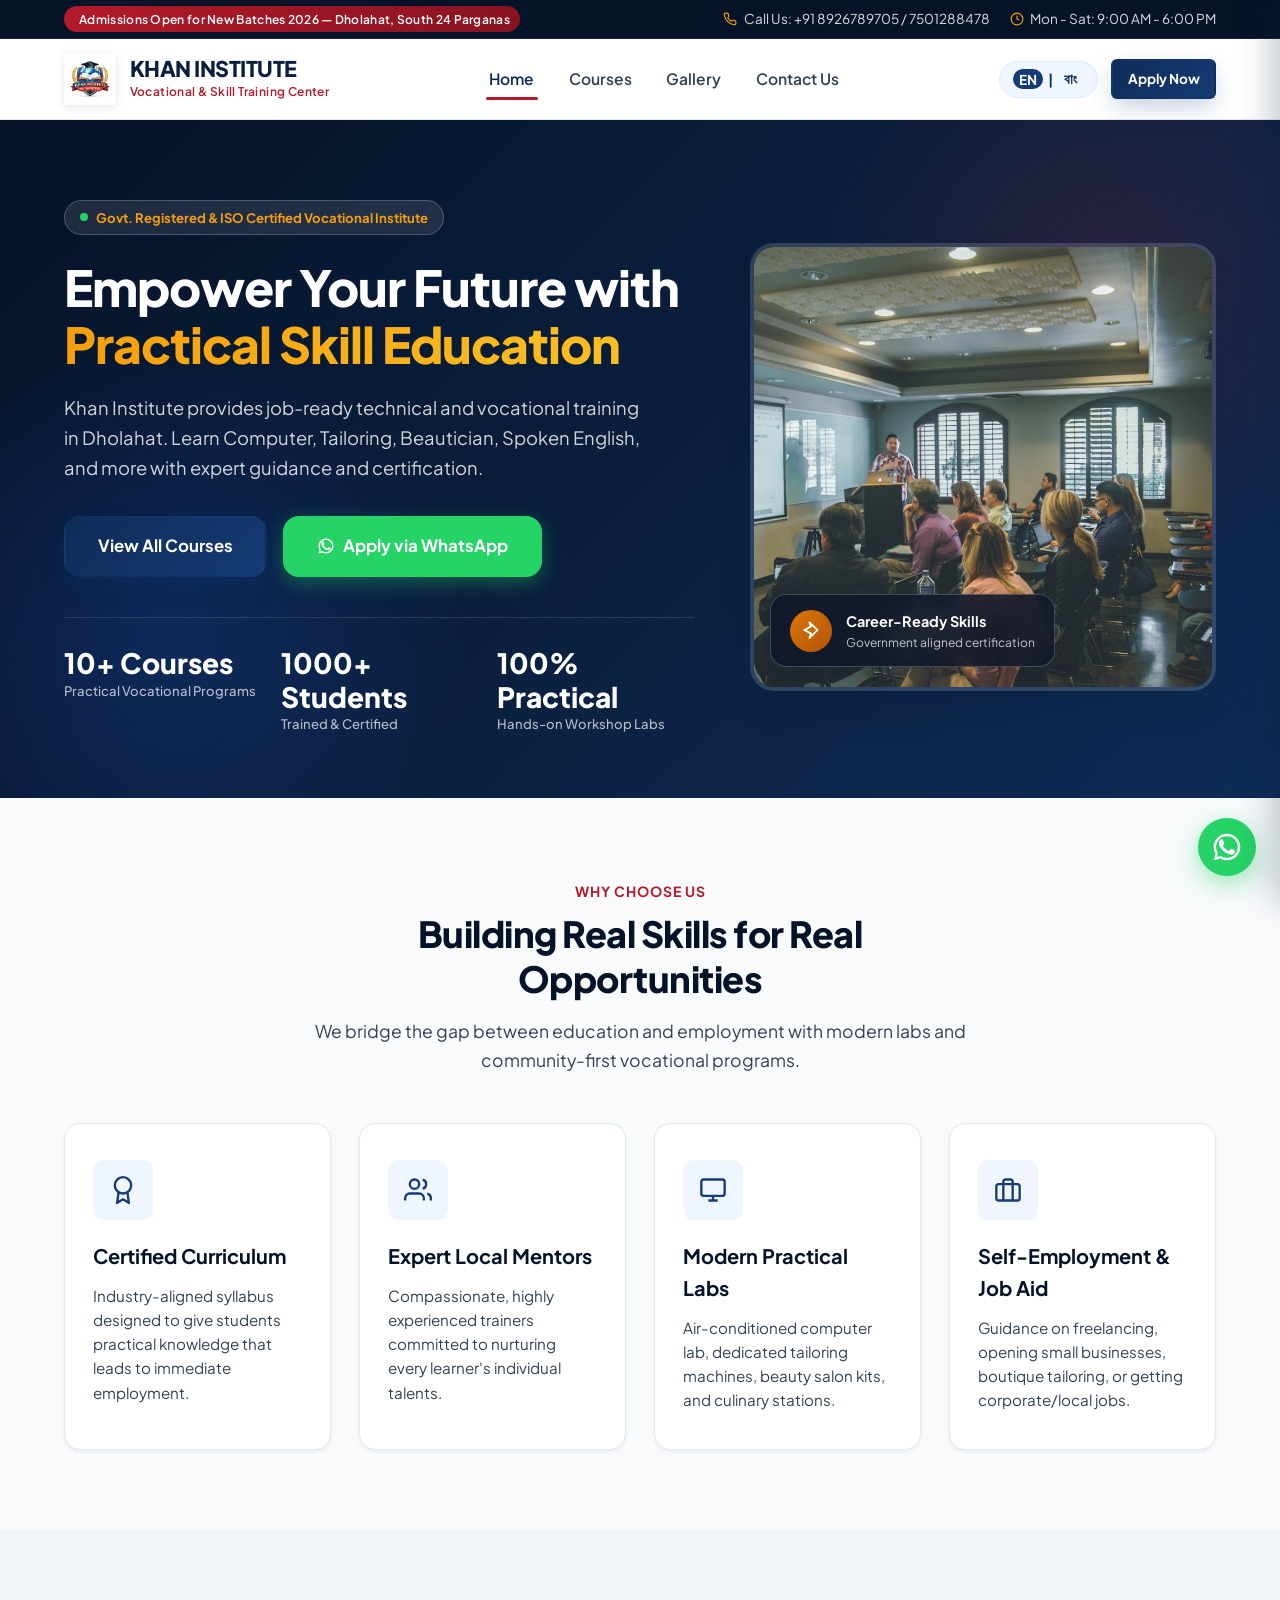
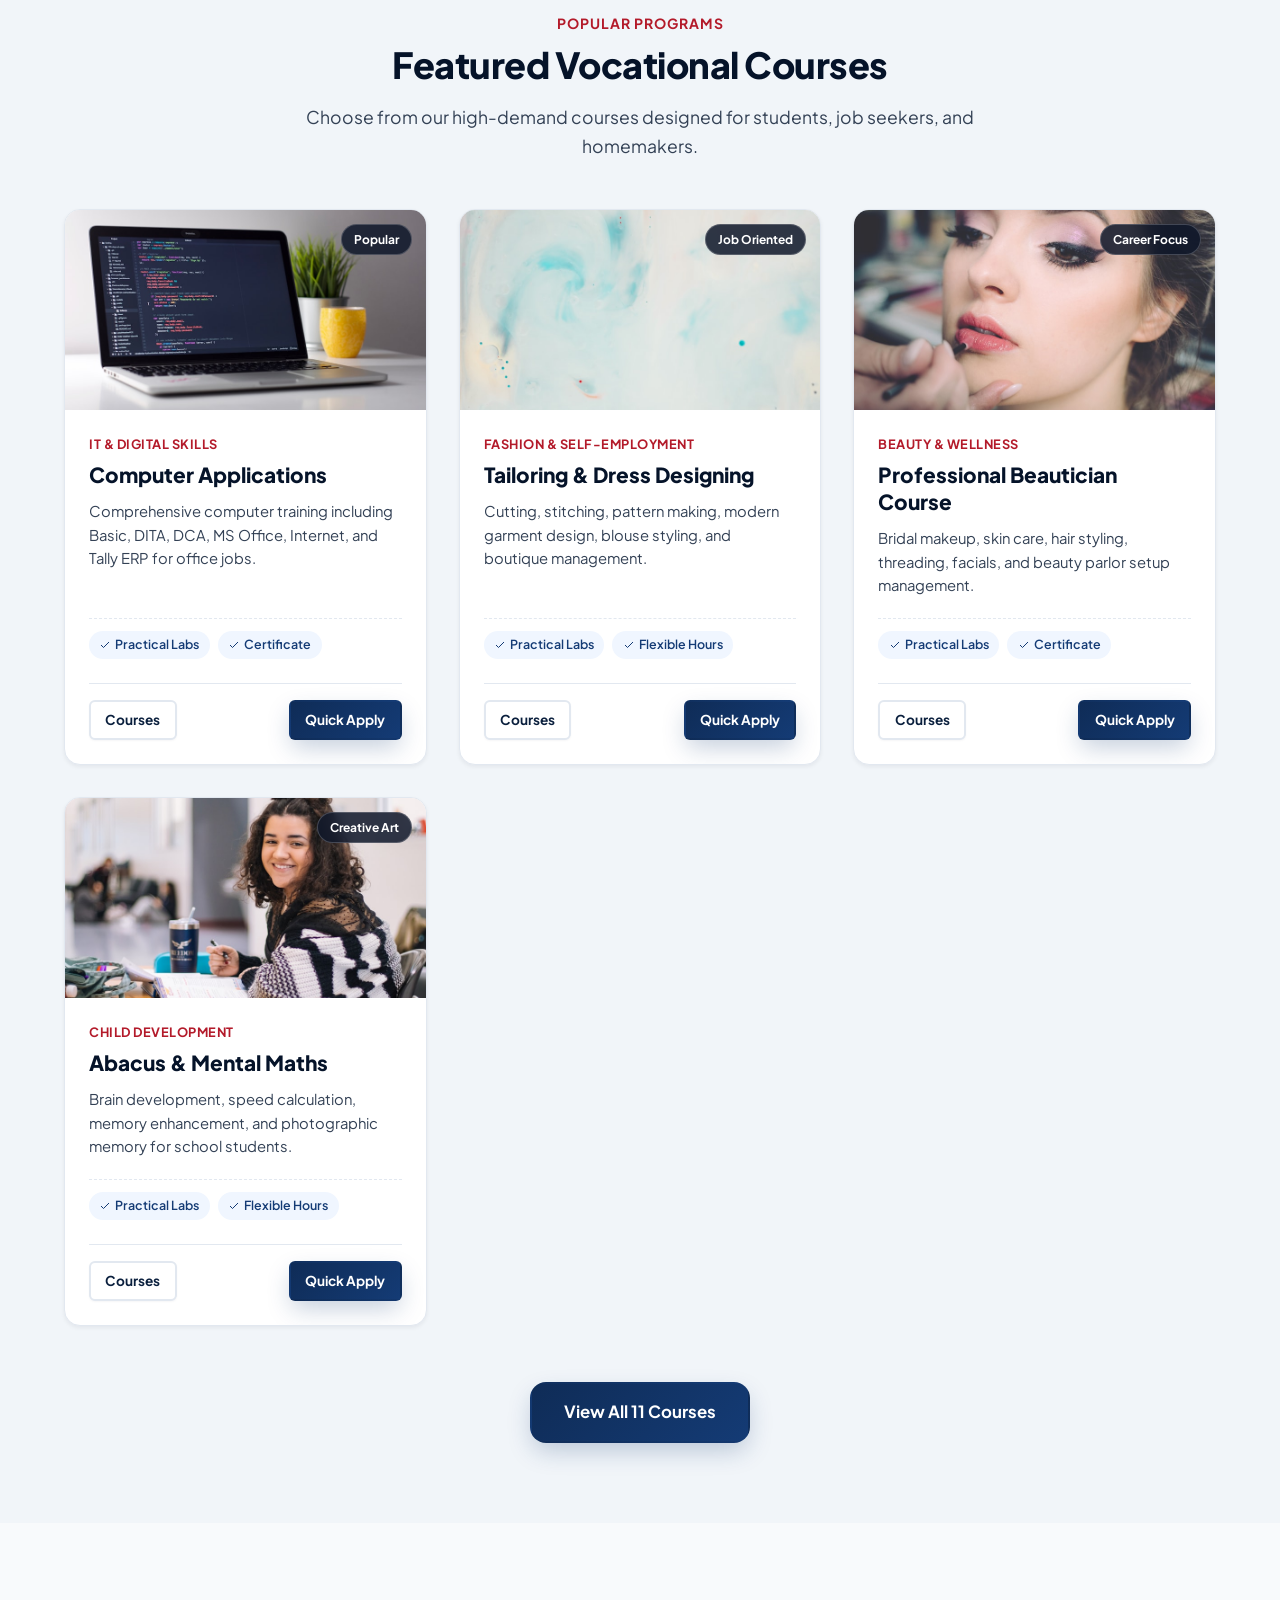
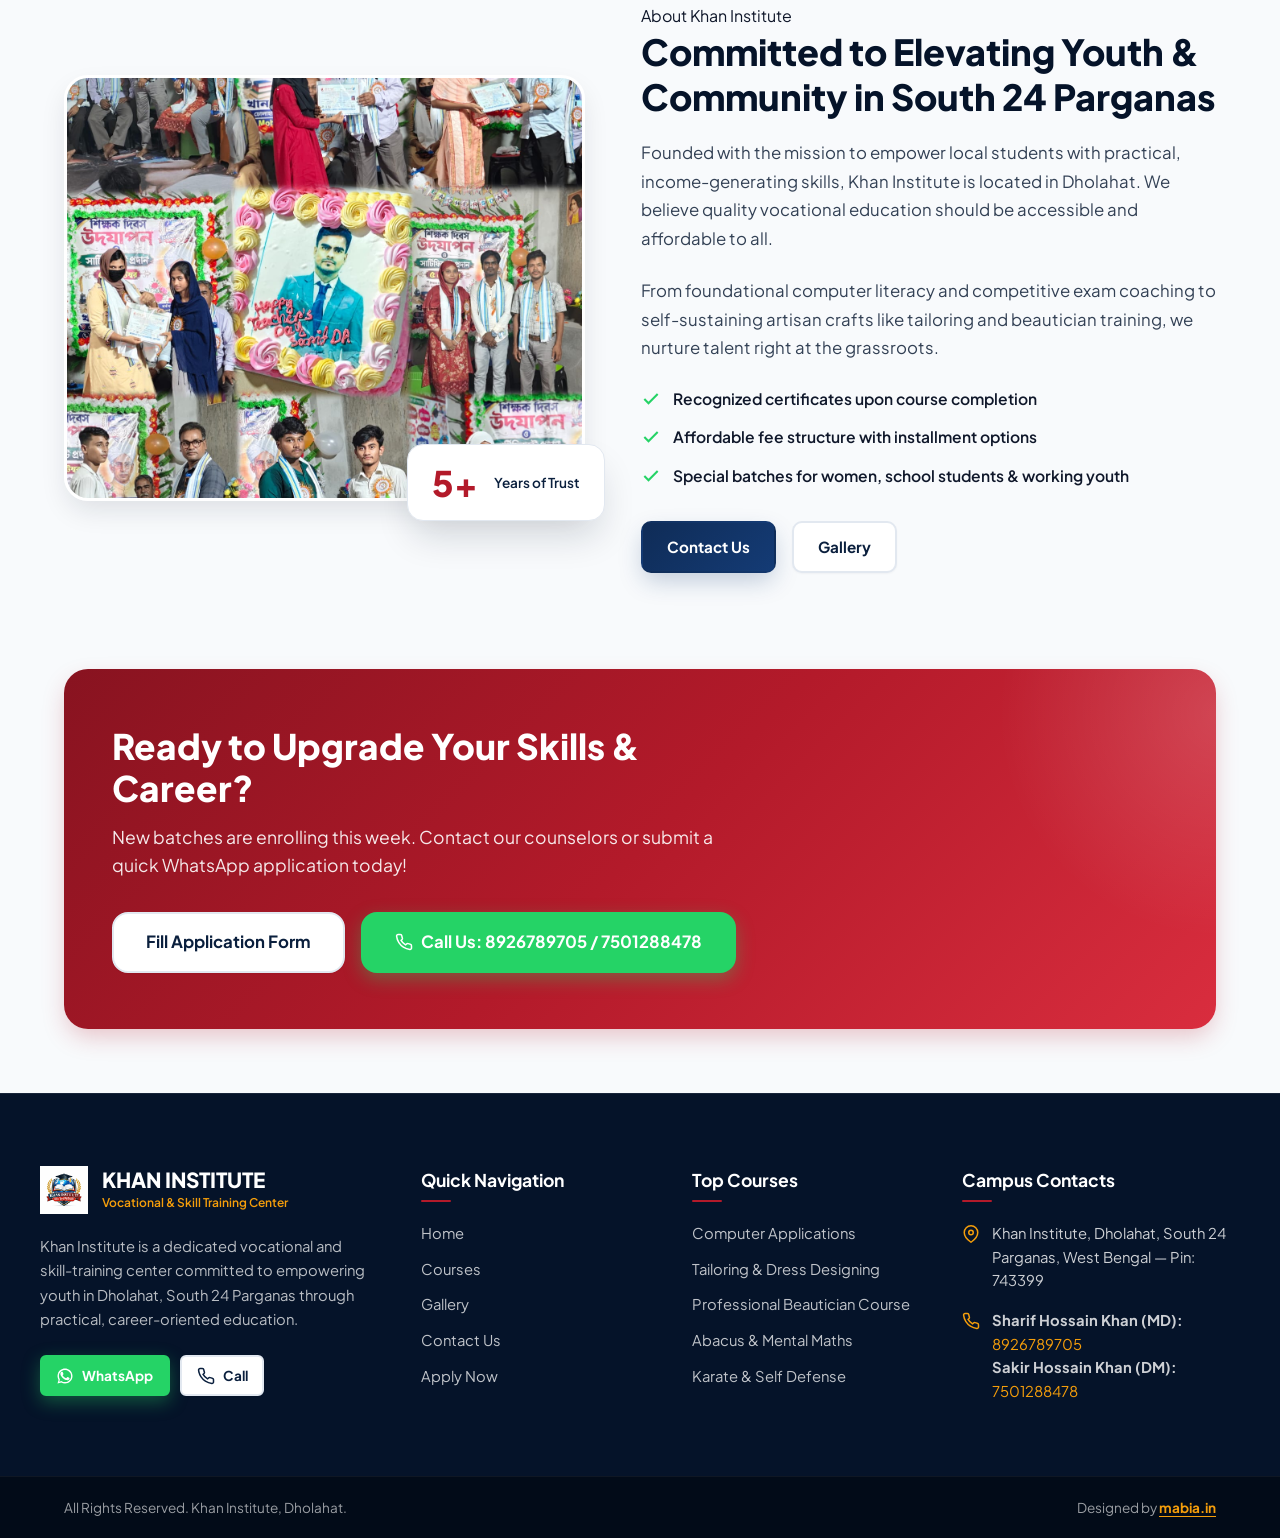
==== commit d4179fb7: "fix(mobile): perfect responsive header, prominent institute title without truncation, WhatsApp icons" ====
--- a/index.html
+++ b/index.html
@@ -29,11 +29,11 @@
         </span>
       </div>
       <div class="top-bar-info">
-        <a href="tel:7501288478" class="top-bar-item">
+        <a href="tel:8926789705" class="top-bar-item">
           <svg fill="none" stroke="currentColor" stroke-width="2" viewBox="0 0 24 24"><path d="M22 16.92v3a2 2 0 01-2.18 2 19.79 19.79 0 01-8.63-3.07 19.5 19.5 0 01-6-6 19.79 19.79 0 01-3.07-8.67A2 2 0 014.11 2h3a2 2 0 012 1.72 12.84 12.84 0 00.7 2.81 2 2 0 01-.45 2.11L8.09 9.91a16 16 0 006 6l1.27-1.27a2 2 0 012.11-.45 12.84 12.84 0 002.81.7A2 2 0 0122 16.92z"/></svg>
-          <span data-i18n="top_call">Call Us: +91 7501288478</span>
+          <span data-i18n="top_call">Call Us: +91 8926789705 / 7501288478</span>
         </a>
-        <span class="top-bar-item">
+        <span class="top-bar-item top-bar-hours">
           <svg fill="none" stroke="currentColor" stroke-width="2" viewBox="0 0 24 24"><circle cx="12" cy="12" r="10"/><polyline points="12 6 12 12 16 14"/></svg>
           <span data-i18n="top_timing">Mon - Sat: 9:00 AM - 6:00 PM</span>
         </span>
@@ -89,11 +89,22 @@
   <aside class="mobile-drawer" id="mobileDrawer" aria-label="Mobile Navigation Drawer">
     <div class="mobile-drawer-header">
       <div class="brand">
-        <img src="images/logo.jpg" alt="Logo" style="width:40px; height:40px;">
-        <span class="brand-title" style="font-size:1.15rem;" data-i18n="brand_name">KHAN INSTITUTE</span>
+        <img src="images/logo.jpg" alt="Khan Institute Official Logo" class="brand-logo-img" style="width:44px; height:44px; object-fit:contain;">
+        <div class="brand-text">
+          <span class="brand-title" style="font-size:1.25rem; font-weight:900;" data-i18n="brand_name">KHAN INSTITUTE</span>
+          <span class="brand-subtitle" style="font-size:0.68rem; font-weight:700; color:var(--accent-600);" data-i18n="brand_tagline">Vocational & Skill Training Center</span>
+        </div>
       </div>
       <button class="mobile-close-btn" id="mobileCloseBtn" aria-label="Close Mobile Menu">
         <svg fill="none" stroke="currentColor" stroke-width="2" viewBox="0 0 24 24"><line x1="18" y1="6" x2="6" y2="18"/><line x1="6" y1="6" x2="18" y2="18"/></svg>
+      </button>
+    </div>
+    <div class="mobile-drawer-lang">
+      <span style="font-size:0.85rem; font-weight:700; color:var(--primary-900);">Language / ভাষা</span>
+      <button class="lang-toggle-btn" aria-label="Switch Language in Mobile Menu">
+        <span class="lang-pill pill-en active">EN</span>
+        <span>|</span>
+        <span class="lang-pill pill-bn">বাং</span>
       </button>
     </div>
     <nav class="mobile-menu-links">
@@ -104,10 +115,16 @@
     </nav>
     <div class="mobile-drawer-footer">
       <a href="courses.html#apply" class="btn btn-primary" style="width:100%;" data-i18n="btn_apply_now">Apply Now</a>
-      <a href="https://wa.me/917501288478" target="_blank" rel="noopener" class="btn btn-wa" style="width:100%;">
-        <svg fill="currentColor" viewBox="0 0 24 24"><path d="M12.031 6.172c-3.181 0-5.767 2.586-5.768 5.766-.001 1.298.38 2.27 1.019 3.287l-.711 2.599 2.679-.702c.971.551 1.956.883 2.781.883h.005c3.179 0 5.767-2.587 5.767-5.766.001-3.182-2.585-5.767-5.772-5.767zm0 10.375c-.808 0-1.722-.266-2.484-.717l-.178-.105-1.589.417.424-1.55-.116-.185c-.496-.788-.79-1.636-.789-2.468.001-2.544 2.07-4.613 4.616-4.613 2.544 0 4.614 2.069 4.615 4.614-.001 2.545-2.071 4.614-4.617 4.614zm-6.264-14.717c-2.478 2.478-3.844 5.774-3.844 9.282 0 2.915.939 5.727 2.684 8.082l-1.607 5.868 6.046-1.587c2.26 1.63 4.966 2.502 7.747 2.503h.006c3.507 0 6.803-1.366 9.282-3.845 4.975-4.977 4.975-13.064 0-18.04-2.479-2.479-5.775-3.845-9.282-3.845-3.509 0-6.805 1.366-9.284 3.845z"/></svg>
-        <span>WhatsApp</span>
-      </a>
+      <div style="display:grid; grid-template-columns: 1fr 1fr; gap:0.5rem;">
+        <a href="tel:8926789705" class="btn btn-secondary btn-sm" style="width:100%;">
+          <svg fill="none" stroke="currentColor" stroke-width="2" viewBox="0 0 24 24"><path d="M22 16.92v3a2 2 0 01-2.18 2 19.79 19.79 0 01-8.63-3.07 19.5 19.5 0 01-6-6 19.79 19.79 0 01-3.07-8.67A2 2 0 014.11 2h3a2 2 0 012 1.72 12.84 12.84 0 00.7 2.81 2 2 0 01-.45 2.11L8.09 9.91a16 16 0 006 6l1.27-1.27a2 2 0 012.11-.45 12.84 12.84 0 002.81.7A2 2 0 0122 16.92z"/></svg>
+          <span>Call</span>
+        </a>
+        <a href="https://wa.me/917501288478" target="_blank" rel="noopener" class="btn btn-wa btn-sm" style="width:100%;">
+          <svg fill="currentColor" viewBox="0 0 24 24"><path d="M17.472 14.382c-.301-.15-1.78-.878-2.056-.979-.275-.1-.476-.15-.677.15-.201.3-.778.979-.954 1.18-.176.2-.351.226-.653.075s-1.272-.469-2.423-1.495c-.896-.799-1.501-1.787-1.677-2.088-.176-.301-.019-.464.132-.614.136-.135.301-.351.452-.527.15-.176.201-.3.301-.502.1-.201.05-.376-.025-.527-.075-.15-.677-1.632-.928-2.234-.244-.588-.493-.509-.677-.518l-.577-.01c-.201 0-.527.075-.803.376s-1.054 1.029-1.054 2.51 1.079 2.912 1.229 3.113c.15.201 2.124 3.244 5.147 4.549.719.31 1.28.496 1.718.635.722.23 1.379.197 1.898.12.579-.086 1.78-.728 2.031-1.431.251-.703.251-1.305.176-1.431-.075-.126-.276-.201-.577-.351z"/><path fill-rule="evenodd" clip-rule="evenodd" d="M12 2C6.477 2 2 6.477 2 12c0 1.892.525 3.662 1.438 5.173L2 22l4.981-1.398A9.957 9.957 0 0012 22c5.523 0 10-4.477 10-10S17.523 2 12 2zm-8.156 10c0-4.5 3.656-8.156 8.156-8.156s8.156 3.656 8.156 8.156-3.656 8.156-8.156 8.156a8.118 8.118 0 01-4.372-1.267l-.313-.191-2.946.826.837-2.882-.206-.328A8.118 8.118 0 013.844 12z"/></svg>
+          <span>WhatsApp</span>
+        </a>
+      </div>
     </div>
   </aside>
 
@@ -130,7 +147,7 @@
           <div class="hero-cta-group">
             <a href="courses.html" class="btn btn-primary btn-lg" data-i18n="hero_btn_explore">View All Courses</a>
             <a href="courses.html#apply" class="btn btn-wa btn-lg">
-              <svg fill="currentColor" viewBox="0 0 24 24"><path d="M12.031 6.172c-3.181 0-5.767 2.586-5.768 5.766-.001 1.298.38 2.27 1.019 3.287l-.711 2.599 2.679-.702c.971.551 1.956.883 2.781.883h.005c3.179 0 5.767-2.587 5.767-5.766.001-3.182-2.585-5.767-5.772-5.767zm0 10.375c-.808 0-1.722-.266-2.484-.717l-.178-.105-1.589.417.424-1.55-.116-.185c-.496-.788-.79-1.636-.789-2.468.001-2.544 2.07-4.613 4.616-4.613 2.544 0 4.614 2.069 4.615 4.614-.001 2.545-2.071 4.614-4.617 4.614zm-6.264-14.717c-2.478 2.478-3.844 5.774-3.844 9.282 0 2.915.939 5.727 2.684 8.082l-1.607 5.868 6.046-1.587c2.26 1.63 4.966 2.502 7.747 2.503h.006c3.507 0 6.803-1.366 9.282-3.845 4.975-4.977 4.975-13.064 0-18.04-2.479-2.479-5.775-3.845-9.282-3.845-3.509 0-6.805 1.366-9.284 3.845z"/></svg>
+              <svg fill="currentColor" viewBox="0 0 24 24"><path d="M17.472 14.382c-.301-.15-1.78-.878-2.056-.979-.275-.1-.476-.15-.677.15-.201.3-.778.979-.954 1.18-.176.2-.351.226-.653.075s-1.272-.469-2.423-1.495c-.896-.799-1.501-1.787-1.677-2.088-.176-.301-.019-.464.132-.614.136-.135.301-.351.452-.527.15-.176.201-.3.301-.502.1-.201.05-.376-.025-.527-.075-.15-.677-1.632-.928-2.234-.244-.588-.493-.509-.677-.518l-.577-.01c-.201 0-.527.075-.803.376s-1.054 1.029-1.054 2.51 1.079 2.912 1.229 3.113c.15.201 2.124 3.244 5.147 4.549.719.31 1.28.496 1.718.635.722.23 1.379.197 1.898.12.579-.086 1.78-.728 2.031-1.431.251-.703.251-1.305.176-1.431-.075-.126-.276-.201-.577-.351z"/><path fill-rule="evenodd" clip-rule="evenodd" d="M12 2C6.477 2 2 6.477 2 12c0 1.892.525 3.662 1.438 5.173L2 22l4.981-1.398A9.957 9.957 0 0012 22c5.523 0 10-4.477 10-10S17.523 2 12 2zm-8.156 10c0-4.5 3.656-8.156 8.156-8.156s8.156 3.656 8.156 8.156-3.656 8.156-8.156 8.156a8.118 8.118 0 01-4.372-1.267l-.313-.191-2.946.826.837-2.882-.206-.328A8.118 8.118 0 013.844 12z"/></svg>
               <span data-i18n="hero_btn_wa">Apply via WhatsApp</span>
             </a>
           </div>
@@ -326,7 +343,7 @@
       <div class="container about-grid">
         <div class="about-image-stack reveal-on-scroll">
           <div class="about-main-img">
-            <img src="images/about-institute.jpg" alt="Hands-on learning session at Khan Institute" loading="lazy">
+            <img src="images/gallery-one.jpeg" alt="Teachers' Day and Annual Certificate Distribution at Khan Institute Dholahat" loading="lazy">
           </div>
           <div class="about-floating-card">
             <span class="big-num">5+</span>
@@ -374,9 +391,9 @@
             </div>
             <div class="cta-actions">
               <a href="courses.html#apply" class="btn btn-secondary btn-lg" data-i18n="cta_btn_apply">Fill Application Form</a>
-              <a href="tel:7501288478" class="btn btn-wa btn-lg">
+              <a href="tel:8926789705" class="btn btn-wa btn-lg">
                 <svg fill="none" stroke="currentColor" stroke-width="2" viewBox="0 0 24 24"><path d="M22 16.92v3a2 2 0 01-2.18 2 19.79 19.79 0 01-8.63-3.07 19.5 19.5 0 01-6-6 19.79 19.79 0 01-3.07-8.67A2 2 0 014.11 2h3a2 2 0 012 1.72 12.84 12.84 0 00.7 2.81 2 2 0 01-.45 2.11L8.09 9.91a16 16 0 006 6l1.27-1.27a2 2 0 012.11-.45 12.84 12.84 0 002.81.7A2 2 0 0122 16.92z"/></svg>
-                <span data-i18n="cta_btn_call">Call Development Manager</span>
+                <span data-i18n="cta_btn_call">Call Us: 8926789705 / 7501288478</span>
               </a>
             </div>
           </div>
@@ -403,10 +420,10 @@
           </p>
           <div style="display:flex; gap:0.65rem;">
             <a href="https://wa.me/917501288478" target="_blank" rel="noopener" class="btn btn-wa btn-sm" aria-label="WhatsApp Us">
-              <svg fill="currentColor" viewBox="0 0 24 24"><path d="M12.031 6.172c-3.181 0-5.767 2.586-5.768 5.766-.001 1.298.38 2.27 1.019 3.287l-.711 2.599 2.679-.702c.971.551 1.956.883 2.781.883h.005c3.179 0 5.767-2.587 5.767-5.766.001-3.182-2.585-5.767-5.772-5.767zm0 10.375c-.808 0-1.722-.266-2.484-.717l-.178-.105-1.589.417.424-1.55-.116-.185c-.496-.788-.79-1.636-.789-2.468.001-2.544 2.07-4.613 4.616-4.613 2.544 0 4.614 2.069 4.615 4.614-.001 2.545-2.071 4.614-4.617 4.614zm-6.264-14.717c-2.478 2.478-3.844 5.774-3.844 9.282 0 2.915.939 5.727 2.684 8.082l-1.607 5.868 6.046-1.587c2.26 1.63 4.966 2.502 7.747 2.503h.006c3.507 0 6.803-1.366 9.282-3.845 4.975-4.977 4.975-13.064 0-18.04-2.479-2.479-5.775-3.845-9.282-3.845-3.509 0-6.805 1.366-9.284 3.845z"/></svg>
+              <svg fill="currentColor" viewBox="0 0 24 24"><path d="M17.472 14.382c-.301-.15-1.78-.878-2.056-.979-.275-.1-.476-.15-.677.15-.201.3-.778.979-.954 1.18-.176.2-.351.226-.653.075s-1.272-.469-2.423-1.495c-.896-.799-1.501-1.787-1.677-2.088-.176-.301-.019-.464.132-.614.136-.135.301-.351.452-.527.15-.176.201-.3.301-.502.1-.201.05-.376-.025-.527-.075-.15-.677-1.632-.928-2.234-.244-.588-.493-.509-.677-.518l-.577-.01c-.201 0-.527.075-.803.376s-1.054 1.029-1.054 2.51 1.079 2.912 1.229 3.113c.15.201 2.124 3.244 5.147 4.549.719.31 1.28.496 1.718.635.722.23 1.379.197 1.898.12.579-.086 1.78-.728 2.031-1.431.251-.703.251-1.305.176-1.431-.075-.126-.276-.201-.577-.351z"/><path fill-rule="evenodd" clip-rule="evenodd" d="M12 2C6.477 2 2 6.477 2 12c0 1.892.525 3.662 1.438 5.173L2 22l4.981-1.398A9.957 9.957 0 0012 22c5.523 0 10-4.477 10-10S17.523 2 12 2zm-8.156 10c0-4.5 3.656-8.156 8.156-8.156s8.156 3.656 8.156 8.156-3.656 8.156-8.156 8.156a8.118 8.118 0 01-4.372-1.267l-.313-.191-2.946.826.837-2.882-.206-.328A8.118 8.118 0 013.844 12z"/></svg>
               WhatsApp
             </a>
-            <a href="tel:7501288478" class="btn btn-secondary btn-sm" style="color:var(--primary-900);" aria-label="Direct Call">
+            <a href="tel:8926789705" class="btn btn-secondary btn-sm" style="color:var(--primary-900);" aria-label="Direct Call">
               <svg fill="none" stroke="currentColor" stroke-width="2" viewBox="0 0 24 24"><path d="M22 16.92v3a2 2 0 01-2.18 2 19.79 19.79 0 01-8.63-3.07 19.5 19.5 0 01-6-6 19.79 19.79 0 01-3.07-8.67A2 2 0 014.11 2h3a2 2 0 012 1.72 12.84 12.84 0 00.7 2.81 2 2 0 01-.45 2.11L8.09 9.91a16 16 0 006 6l1.27-1.27a2 2 0 012.11-.45 12.84 12.84 0 002.81.7A2 2 0 0122 16.92z"/></svg>
               Call
             </a>
@@ -447,8 +464,8 @@
           <div class="footer-contact-item">
             <svg fill="none" stroke="currentColor" stroke-width="2" viewBox="0 0 24 24"><path d="M22 16.92v3a2 2 0 01-2.18 2 19.79 19.79 0 01-8.63-3.07 19.5 19.5 0 01-6-6 19.79 19.79 0 01-3.07-8.67A2 2 0 014.11 2h3a2 2 0 012 1.72 12.84 12.84 0 00.7 2.81 2 2 0 01-.45 2.11L8.09 9.91a16 16 0 006 6l1.27-1.27a2 2 0 012.11-.45 12.84 12.84 0 002.81.7A2 2 0 0122 16.92z"/></svg>
             <div>
-              <strong>Sakir Hossain Khan (DM):</strong> <a href="tel:7501288478" style="color:var(--gold-400);">7501288478</a><br>
-              <strong>Sharif Hossain Khan (MD):</strong> <a href="tel:8926789705" style="color:var(--gold-400);">8926789705</a>
+              <strong>Sharif Hossain Khan (MD):</strong> <a href="tel:8926789705" style="color:var(--gold-400);">8926789705</a><br>
+              <strong>Sakir Hossain Khan (DM):</strong> <a href="tel:7501288478" style="color:var(--gold-400);">7501288478</a>
             </div>
           </div>
         </div>
@@ -466,7 +483,7 @@
 
   <!-- Floating WhatsApp Direct Button -->
   <a href="https://wa.me/917501288478" target="_blank" rel="noopener" class="floating-wa-btn" aria-label="Direct WhatsApp Chat with Admissions">
-    <svg fill="currentColor" viewBox="0 0 24 24"><path d="M12.031 6.172c-3.181 0-5.767 2.586-5.768 5.766-.001 1.298.38 2.27 1.019 3.287l-.711 2.599 2.679-.702c.971.551 1.956.883 2.781.883h.005c3.179 0 5.767-2.587 5.767-5.766.001-3.182-2.585-5.767-5.772-5.767zm0 10.375c-.808 0-1.722-.266-2.484-.717l-.178-.105-1.589.417.424-1.55-.116-.185c-.496-.788-.79-1.636-.789-2.468.001-2.544 2.07-4.613 4.616-4.613 2.544 0 4.614 2.069 4.615 4.614-.001 2.545-2.071 4.614-4.617 4.614zm-6.264-14.717c-2.478 2.478-3.844 5.774-3.844 9.282 0 2.915.939 5.727 2.684 8.082l-1.607 5.868 6.046-1.587c2.26 1.63 4.966 2.502 7.747 2.503h.006c3.507 0 6.803-1.366 9.282-3.845 4.975-4.977 4.975-13.064 0-18.04-2.479-2.479-5.775-3.845-9.282-3.845-3.509 0-6.805 1.366-9.284 3.845z"/></svg>
+    <svg fill="currentColor" viewBox="0 0 24 24"><path d="M17.472 14.382c-.301-.15-1.78-.878-2.056-.979-.275-.1-.476-.15-.677.15-.201.3-.778.979-.954 1.18-.176.2-.351.226-.653.075s-1.272-.469-2.423-1.495c-.896-.799-1.501-1.787-1.677-2.088-.176-.301-.019-.464.132-.614.136-.135.301-.351.452-.527.15-.176.201-.3.301-.502.1-.201.05-.376-.025-.527-.075-.15-.677-1.632-.928-2.234-.244-.588-.493-.509-.677-.518l-.577-.01c-.201 0-.527.075-.803.376s-1.054 1.029-1.054 2.51 1.079 2.912 1.229 3.113c.15.201 2.124 3.244 5.147 4.549.719.31 1.28.496 1.718.635.722.23 1.379.197 1.898.12.579-.086 1.78-.728 2.031-1.431.251-.703.251-1.305.176-1.431-.075-.126-.276-.201-.577-.351z"/><path fill-rule="evenodd" clip-rule="evenodd" d="M12 2C6.477 2 2 6.477 2 12c0 1.892.525 3.662 1.438 5.173L2 22l4.981-1.398A9.957 9.957 0 0012 22c5.523 0 10-4.477 10-10S17.523 2 12 2zm-8.156 10c0-4.5 3.656-8.156 8.156-8.156s8.156 3.656 8.156 8.156-3.656 8.156-8.156 8.156a8.118 8.118 0 01-4.372-1.267l-.313-.191-2.946.826.837-2.882-.206-.328A8.118 8.118 0 013.844 12z"/></svg>
   </a>
 
   <!-- Scroll-to-top Button -->
@@ -475,6 +492,6 @@
   </button>
 
   <!-- Core JavaScript -->
-  <script src="js/script.js"></script>
+  <script src="js/script.js" charset="UTF-8"></script>
 </body>
 </html>
--- a/css/style.css
+++ b/css/style.css
@@ -137,6 +137,16 @@
   outline-offset: 2px;
 }
 
+/* --- Smooth Anchor Target Offsets (Prevents Sticky Header Overlap) --- */
+[id] {
+  scroll-margin-top: calc(var(--header-height) + 1.25rem);
+}
+
+/* --- Touch Optimizations --- */
+button, a, input, select {
+  -webkit-tap-highlight-color: transparent;
+}
+
 /* --- Container Utility --- */
 .container {
   width: 100%;
@@ -227,7 +237,7 @@
   display: flex;
   justify-content: space-between;
   align-items: center;
-  height: var(--header-height);
+  min-height: var(--header-height);
 }
 
 /* Brand Logo */
@@ -261,6 +271,7 @@
   letter-spacing: -0.5px;
   color: var(--primary-900);
   line-height: 1.15;
+  white-space: nowrap;
 }
 
 .brand-subtitle {
@@ -268,6 +279,7 @@
   font-weight: 600;
   color: var(--accent-600);
   letter-spacing: 0.4px;
+  white-space: nowrap;
 }
 
 /* Navigation Menu */
@@ -1570,32 +1582,87 @@
   overflow: hidden;
 }
 
+.official-card::before {
+  content: '';
+  position: absolute;
+  top: 0;
+  left: 0;
+  right: 0;
+  height: 4px;
+  background: linear-gradient(90deg, var(--gold-400), var(--accent-600));
+}
+
 .official-card:hover {
   transform: translateY(-6px);
   box-shadow: var(--shadow-xl);
 }
 
+.official-profile-header {
+  display: flex;
+  align-items: center;
+  gap: 1.25rem;
+  margin-bottom: 1.5rem;
+}
+
+.official-avatar-wrapper {
+  position: relative;
+  width: 100px;
+  height: 100px;
+  flex-shrink: 0;
+  border-radius: 50%;
+  padding: 3px;
+  background: linear-gradient(135deg, var(--gold-400) 0%, var(--accent-600) 100%);
+  box-shadow: 0 6px 18px rgba(15, 23, 42, 0.15);
+  transition: transform var(--transition-normal);
+}
+
+.official-card:hover .official-avatar-wrapper {
+  transform: scale(1.04);
+}
+
+.official-avatar-img {
+  width: 100%;
+  height: 100%;
+  border-radius: 50%;
+  object-fit: cover;
+  object-position: center 20%;
+  display: block;
+  background-color: var(--primary-900);
+}
+
+.official-profile-details {
+  flex: 1;
+  min-width: 0;
+}
+
 .official-card-badge {
-  font-size: 0.8rem;
+  display: inline-block;
+  font-size: 0.75rem;
   font-weight: 700;
   color: var(--accent-600);
+  background: var(--accent-50);
+  border: 1px solid var(--accent-200);
+  padding: 0.2rem 0.65rem;
+  border-radius: var(--radius-pill);
   text-transform: uppercase;
   letter-spacing: 0.5px;
-  margin-bottom: 0.5rem;
+  margin-bottom: 0.35rem;
 }
 
 .official-card h3 {
-  font-size: 1.5rem;
+  font-size: 1.45rem;
   font-weight: 800;
   color: var(--primary-950);
   margin-bottom: 0.35rem;
+  line-height: 1.2;
 }
 
 .official-card .role-title {
   color: var(--text-light);
-  font-size: 0.95rem;
+  font-size: 0.92rem;
   font-weight: 600;
-  margin-bottom: 1.5rem;
+  line-height: 1.4;
+  margin-bottom: 0;
 }
 
 .official-phone-block {
@@ -1623,9 +1690,22 @@
 }
 
 .official-actions {
-  display: flex;
+  display: grid;
+  grid-template-columns: 1fr 1fr;
   gap: 0.75rem;
-  flex-wrap: wrap;
+}
+
+.official-actions .btn {
+  width: 100%;
+  padding: 0.75rem 1rem;
+  font-size: 0.92rem;
+  white-space: normal;
+  word-break: normal;
+  overflow-wrap: break-word;
+  text-align: center;
+  justify-content: center;
+  line-height: 1.3;
+  box-sizing: border-box;
 }
 
 .contact-details-grid {
@@ -1937,18 +2017,20 @@
   position: fixed;
   top: 0;
   right: 0;
-  width: 320px;
-  max-width: 85vw;
+  width: 310px;
+  max-width: 86vw;
   height: 100vh;
+  height: 100dvh;
   background: #ffffff;
   z-index: 201;
   transform: translateX(100%);
-  transition: transform var(--transition-normal);
-  padding: 1.5rem;
+  transition: transform 0.32s cubic-bezier(0.16, 1, 0.3, 1);
+  padding: 1.25rem 1.25rem 1.75rem 1.25rem;
   display: flex;
   flex-direction: column;
-  box-shadow: var(--shadow-xl);
+  box-shadow: -8px 0 32px rgba(10, 31, 61, 0.25);
   overflow-y: auto;
+  -webkit-overflow-scrolling: touch;
 }
 
 .mobile-drawer.active {
@@ -1959,53 +2041,77 @@
   display: flex;
   justify-content: space-between;
   align-items: center;
-  margin-bottom: 2rem;
-  padding-bottom: 1rem;
+  margin-bottom: 1.25rem;
+  padding-bottom: 0.85rem;
   border-bottom: 1px solid var(--border-light);
 }
 
+.mobile-drawer-lang {
+  display: flex;
+  align-items: center;
+  justify-content: space-between;
+  background: var(--bg-card-subtle);
+  padding: 0.6rem 0.85rem;
+  border-radius: var(--radius-md);
+  margin-bottom: 1.25rem;
+}
+
 .mobile-close-btn {
-  background: none;
+  background: var(--bg-card-subtle);
   border: none;
-  color: var(--text-main);
+  color: var(--primary-950);
   cursor: pointer;
-  padding: 0.35rem;
+  width: 38px;
+  height: 38px;
+  border-radius: 50%;
+  display: flex;
+  align-items: center;
+  justify-content: center;
+  transition: background var(--transition-fast);
+}
+
+.mobile-close-btn:hover {
+  background: var(--primary-100);
 }
 
 .mobile-close-btn svg {
-  width: 26px;
-  height: 26px;
+  width: 22px;
+  height: 22px;
 }
 
 .mobile-menu-links {
   display: flex;
   flex-direction: column;
-  gap: 0.85rem;
-  margin-bottom: 2rem;
+  gap: 0.5rem;
+  margin-bottom: 1.5rem;
 }
 
 .mobile-nav-link {
-  font-size: 1.1rem;
+  font-size: 1.05rem;
   font-weight: 700;
   color: var(--primary-950);
   padding: 0.75rem 1rem;
   border-radius: var(--radius-md);
   transition: all var(--transition-fast);
+  display: flex;
+  align-items: center;
+  justify-content: space-between;
 }
 
 .mobile-nav-link:hover,
 .mobile-nav-link.active {
   background: var(--primary-50);
   color: var(--primary-700);
+  transform: translateX(3px);
 }
 
 .mobile-drawer-footer {
   margin-top: auto;
-  padding-top: 1.5rem;
+  padding-top: 1.25rem;
   border-top: 1px solid var(--border-light);
   display: flex;
   flex-direction: column;
-  gap: 1rem;
+  gap: 0.75rem;
 }
 
 /* ==========================================================================
@@ -2013,8 +2119,8 @@
    ========================================================================== */
 .reveal-on-scroll {
   opacity: 0;
-  transform: translateY(24px);
-  transition: opacity 0.6s cubic-bezier(0.16, 1, 0.3, 1), transform 0.6s cubic-bezier(0.16, 1, 0.3, 1);
+  transform: translateY(20px);
+  transition: opacity 0.5s cubic-bezier(0.16, 1, 0.3, 1), transform 0.5s cubic-bezier(0.16, 1, 0.3, 1);
 }
 
 .reveal-on-scroll.revealed {
@@ -2023,12 +2129,12 @@
 }
 
 /* ==========================================================================
-   RESPONSIVE MEDIA QUERIES
+   RESPONSIVE MEDIA QUERIES (DESKTOP TO MOBILE)
    ========================================================================== */
 @media (max-width: 1024px) {
   .hero-grid {
     grid-template-columns: 1fr;
-    gap: 2.5rem;
+    gap: 2.25rem;
   }
 
   .hero-media-wrapper {
@@ -2036,24 +2142,21 @@
   }
 
   .hero-image-card img {
-    height: 350px;
+    height: 320px;
   }
 
   .about-grid {
     grid-template-columns: 1fr;
-    gap: 3rem;
+    gap: 2.5rem;
   }
 
   .apply-card {
     grid-template-columns: 1fr;
   }
 
-  .apply-info-panel {
-    padding: 2.5rem;
-  }
-
+  .apply-info-panel,
   .apply-form-panel {
-    padding: 2.5rem;
+    padding: 2.25rem 2rem;
   }
 
   .gallery-grid {
@@ -2064,95 +2167,668 @@
     grid-template-columns: 1fr 1fr;
     gap: 2.5rem;
   }
-
-  .lightbox-nav-btn.prev {
-    left: 10px;
-  }
-
-  .lightbox-nav-btn.next {
-    right: 10px;
-  }
 }
 
 @media (max-width: 768px) {
   :root {
-    --header-height: 70px;
+    --header-height: 58px;
+  }
+
+  /* Compact top bar */
+  .top-bar-hours,
+  .top-bar-timing,
+  .top-bar-info .top-bar-item:last-child {
+    display: none !important; /* Hide working hours on mobile to keep 1-2 clean rows */
+  }
+
+  .top-bar {
+    padding: 0.25rem 0;
+  }
+
+  .top-bar-inner {
+    display: flex;
+    flex-direction: column;
+    align-items: center;
+    justify-content: center;
+    gap: 0.25rem;
+    font-size: 0.76rem;
+    text-align: center;
+  }
+
+  .top-bar-badge {
+    font-size: 0.72rem;
+    padding: 0.15rem 0.55rem;
+    max-width: 100%;
+    white-space: normal;
+    text-align: center;
+    line-height: 1.25;
+  }
+
+  .top-bar-item {
+    font-size: 0.76rem;
+  }
+
+  .header-nav {
+    border-bottom: 1px solid rgba(15, 23, 42, 0.08);
+    background: rgba(255, 255, 255, 0.98);
+  }
+
+  .nav-container {
+    min-height: 58px;
+    height: auto;
+    padding: 0.35rem 0.65rem;
+    gap: 0.35rem;
   }
 
   .nav-menu,
   .header-actions .btn-primary {
+    display: none !important;
+  }
+
+  .brand {
+    display: flex;
+    align-items: center;
+    gap: 0.5rem;
+    flex: 1 1 auto;
+    min-width: 0;
+  }
+
+  .brand-logo-img {
+    width: 38px;
+    height: 38px;
+    flex-shrink: 0;
+    filter: drop-shadow(0 2px 4px rgba(0, 0, 0, 0.12));
+  }
+
+  .brand-text {
+    display: flex;
+    flex-direction: column;
+    justify-content: center;
+    min-width: 0;
+    flex-shrink: 1;
+  }
+
+  .brand-title {
+    font-size: 1.15rem;
+    font-weight: 800;
+    letter-spacing: -0.2px;
+    color: var(--primary-950);
+    line-height: 1.15;
+    text-transform: uppercase;
+    white-space: nowrap;
+    overflow: visible;
+    text-overflow: clip;
+  }
+
+  .brand-subtitle {
+    font-size: 0.64rem;
+    font-weight: 700;
+    color: var(--accent-600);
+    letter-spacing: 0.2px;
+    line-height: 1.15;
+    white-space: nowrap;
+    overflow: hidden;
+    text-overflow: ellipsis;
+    display: block;
+    max-width: 175px;
+  }
+
+  .header-actions {
+    display: flex;
+    align-items: center;
+    gap: 0.35rem;
+    flex-shrink: 0;
+  }
+
+  .lang-toggle-btn {
+    padding: 0.2rem 0.42rem;
+    font-size: 0.72rem;
+    gap: 0.2rem;
+    border-radius: var(--radius-pill);
+    min-height: 32px;
+  }
+
+  .lang-toggle-btn .lang-pill {
+    padding: 0.1rem 0.28rem;
+    font-size: 0.7rem;
+  }
+
+  .mobile-toggle {
+    display: flex;
+    align-items: center;
+    justify-content: center;
+    width: 36px;
+    height: 36px;
+    padding: 5px;
+    border-radius: var(--radius-sm);
+    color: var(--primary-900);
+    flex-shrink: 0;
+  }
+
+  /* Universal Button Overflow Fix for Mobile */
+  .btn {
+    white-space: normal;
+    word-break: normal;
+    overflow-wrap: break-word;
+    max-width: 100%;
+    box-sizing: border-box;
+    text-align: center;
+    line-height: 1.35;
+  }
+
+  .btn-lg {
+    padding: 0.8rem 1.15rem;
+    font-size: 0.95rem;
+  }
+
+  .btn-sm {
+    padding: 0.45rem 0.75rem;
+    font-size: 0.825rem;
+  }
+
+  .course-footer {
+    display: flex;
+    gap: 0.5rem;
+    width: 100%;
+  }
+
+  .course-footer .btn {
+    flex: 1;
+    min-width: 0;
+    padding: 0.5rem 0.6rem;
+    font-size: 0.825rem;
+    white-space: normal;
+    text-align: center;
+    box-sizing: border-box;
+  }
+
+  .apply-form-panel .btn-wa,
+  button[type="submit"].btn-lg {
+    width: 100%;
+    max-width: 100%;
+    padding: 0.85rem 1rem;
+    font-size: 0.95rem;
+    white-space: normal;
+    box-sizing: border-box;
+    text-align: center;
+    line-height: 1.35;
+  }
+
+  /* Hero Section Mobile */
+  .hero-section {
+    padding: 2.75rem 0 2rem 0;
+  }
+
+  .hero-title {
+    font-size: 2.15rem;
+    line-height: 1.2;
+  }
+
+  html[lang="bn"] .hero-title,
+  body.lang-bn .hero-title {
+    line-height: 1.35;
+    letter-spacing: normal;
+  }
+
+  .hero-subtitle {
+    font-size: 1.025rem;
+    line-height: 1.6;
+    margin-bottom: 1.5rem;
+  }
+
+  .hero-image-card img {
+    height: 240px;
+  }
+
+  .floating-badge-card {
+    position: static;
+    margin-top: 1rem;
+    max-width: 100%;
+    animation: none;
+  }
+
+  .hero-cta-group {
+    flex-direction: column;
+    width: 100%;
+    gap: 0.75rem;
+  }
+
+  .hero-cta-group .btn {
+    width: 100%;
+    padding: 0.85rem 1.25rem;
+  }
+
+  .hero-stats {
+    display: grid;
+    grid-template-columns: repeat(3, 1fr);
+    gap: 0.5rem;
+    padding-top: 1.5rem;
+  }
+
+  .stat-item {
+    background: rgba(255, 255, 255, 0.08);
+    backdrop-filter: blur(8px);
+    border: 1px solid rgba(255, 255, 255, 0.12);
+    border-radius: var(--radius-md);
+    padding: 0.65rem 0.5rem;
+    text-align: center;
+  }
+
+  .stat-number {
+    font-size: 1.25rem;
+    font-weight: 800;
+  }
+
+  .stat-label {
+    font-size: 0.7rem;
+    line-height: 1.25;
+  }
+
+  /* Features */
+  .section {
+    padding: 3.5rem 0;
+  }
+
+  .section-header {
+    margin-bottom: 2rem;
+  }
+
+  .section-header h2 {
+    font-size: 1.75rem;
+    line-height: 1.25;
+  }
+
+  .section-header p {
+    font-size: 0.975rem;
+  }
+
+  .features-grid {
+    grid-template-columns: 1fr;
+    gap: 1.25rem;
+  }
+
+  .feature-card {
+    padding: 1.75rem 1.25rem;
+  }
+
+  /* Courses Grid - Fix horizontal scroll on mobile */
+  .courses-grid {
+    grid-template-columns: 1fr;
+    gap: 1.5rem;
+  }
+
+  .course-thumb-wrapper {
+    height: 180px;
+  }
+
+  /* Application Form Mobile */
+  .apply-section {
+    padding: 3.5rem 0;
+  }
+
+  .apply-card {
+    border-radius: var(--radius-lg);
+  }
+
+  .apply-info-panel {
+    padding: 2rem 1.25rem 1.5rem 1.25rem;
+  }
+
+  .apply-info-panel h3 {
+    font-size: 1.45rem;
+  }
+
+  .apply-form-panel {
+    padding: 2rem 1.25rem;
+  }
+
+  .form-header h3 {
+    font-size: 1.45rem;
+  }
+
+  .form-control {
+    font-size: 16px; /* Prevents auto-zoom on iOS */
+    min-height: 48px;
+    padding: 0.75rem 0.85rem;
+  }
+
+  /* Gallery Mobile Horizontal Scroll Tabs */
+  .gallery-filters {
+    display: flex;
+    flex-wrap: nowrap;
+    overflow-x: auto;
+    justify-content: flex-start;
+    gap: 0.5rem;
+    padding: 0.25rem 0.25rem 0.75rem 0.25rem;
+    margin-bottom: 1.75rem;
+    -webkit-overflow-scrolling: touch;
+    scrollbar-width: none;
+  }
+
+  .gallery-filters::-webkit-scrollbar {
     display: none;
   }
 
-  .mobile-toggle {
-    display: block;
-  }
-
-  .hero-title {
-    font-size: 2.35rem;
-  }
-
-  .hero-stats {
-    grid-template-columns: 1fr 1fr;
+  .filter-btn {
+    flex-shrink: 0;
+    padding: 0.45rem 1rem;
+    font-size: 0.825rem;
+  }
+
+  .gallery-grid {
+    grid-template-columns: 1fr;
     gap: 1.25rem;
   }
 
-  .section-header h2 {
-    font-size: 1.85rem;
+  .gallery-item {
+    aspect-ratio: 16 / 10;
+  }
+
+  /* Lightbox Modal Mobile */
+  .lightbox-modal {
+    padding: 1rem;
+  }
+
+  .lightbox-close-btn {
+    top: 10px;
+    right: 10px;
+    width: 44px;
+    height: 44px;
+    background: rgba(15, 23, 42, 0.8);
+    z-index: 1010;
+  }
+
+  .lightbox-nav-btn.prev {
+    left: 8px;
+    width: 42px;
+    height: 42px;
+  }
+
+  .lightbox-nav-btn.next {
+    right: 8px;
+    width: 42px;
+    height: 42px;
+  }
+
+  .lightbox-img-wrapper img {
+    max-height: 65vh;
+  }
+
+  /* Contact Page Mobile */
+  .contact-hero-banner {
+    padding: 3rem 0 2rem 0;
+  }
+
+  .contact-hero-banner h1 {
+    font-size: 2.15rem;
   }
 
   .contact-grid {
     grid-template-columns: 1fr;
-    margin-top: 1.5rem;
+    margin-top: 1rem;
+    gap: 1.25rem;
+  }
+
+  .official-card {
+    padding: 1.75rem 1.25rem;
+  }
+
+  .official-actions {
+    flex-direction: column;
+    width: 100%;
+    gap: 0.65rem;
+  }
+
+  .official-actions .btn {
+    width: 100%;
+    min-height: 46px;
   }
 
   .contact-details-grid {
     grid-template-columns: 1fr;
-  }
-
+    margin-top: 2rem;
+    gap: 1.5rem;
+  }
+
+  .address-info-card {
+    padding: 1.75rem 1.25rem;
+  }
+
+  .map-wrapper {
+    min-height: 250px;
+    height: 250px;
+  }
+
+  /* CTA Banner Mobile */
   .cta-banner {
-    padding: 2.5rem 1.75rem;
+    padding: 2.25rem 1.25rem;
+    border-radius: var(--radius-lg);
   }
 
   .cta-banner-content {
     flex-direction: column;
     align-items: flex-start;
-  }
-
-  .gallery-grid {
-    grid-template-columns: 1fr;
+    gap: 1.5rem;
+  }
+
+  .cta-text-wrap h2 {
+    font-size: 1.75rem;
+  }
+
+  .official-actions {
+    display: flex;
+    flex-direction: column;
+    width: 100%;
+    gap: 0.65rem;
+  }
+
+  .official-actions .btn {
+    width: 100%;
+    max-width: 100%;
+    padding: 0.75rem 1rem;
+    font-size: 0.9rem;
+    white-space: normal;
+    box-sizing: border-box;
+    display: flex;
+    justify-content: center;
+    align-items: center;
+  }
+
+  .cta-actions {
+    width: 100%;
+    display: flex;
+    flex-direction: column;
+    gap: 0.75rem;
+  }
+
+  .cta-actions .btn {
+    width: 100%;
+    max-width: 100%;
+    padding: 0.85rem 1rem;
+    font-size: 0.925rem;
+    white-space: normal;
+    word-break: normal;
+    overflow-wrap: break-word;
+    display: flex;
+    justify-content: center;
+    align-items: center;
+    text-align: center;
+    box-sizing: border-box;
+  }
+
+  /* Footer Mobile */
+  .footer-top {
+    padding: 3rem 0 2rem 0;
   }
 
   .footer-grid {
     grid-template-columns: 1fr;
     gap: 2rem;
   }
+
+  .footer-bottom-inner {
+    flex-direction: column;
+    text-align: center;
+    gap: 0.65rem;
+  }
+
+  /* Floating Buttons Mobile (Compact & Touch Friendly) */
+  .floating-wa-btn {
+    bottom: 18px;
+    right: 18px;
+    width: 50px;
+    height: 50px;
+  }
+
+  .floating-wa-btn svg {
+    width: 26px;
+    height: 26px;
+  }
+
+  .scroll-top-btn {
+    bottom: 76px;
+    right: 22px;
+    width: 42px;
+    height: 42px;
+  }
 }
 
 @media (max-width: 480px) {
-  .top-bar-inner {
-    justify-content: center;
-    text-align: center;
+  .container {
+    padding-left: 0.65rem;
+    padding-right: 0.65rem;
+  }
+
+  .brand {
+    gap: 0.45rem;
+  }
+
+  .brand-logo-img {
+    width: 36px;
+    height: 36px;
+  }
+
+  .brand-title {
+    font-size: 1.1rem;
+    font-weight: 800;
+    letter-spacing: -0.2px;
+    white-space: nowrap;
+    overflow: visible;
+  }
+
+  .brand-subtitle {
+    font-size: 0.58rem;
+    letter-spacing: 0.2px;
+    max-width: 135px;
+    white-space: nowrap;
+    overflow: hidden;
+    text-overflow: ellipsis;
+    display: block;
+  }
+
+  .btn-lg {
+    padding: 0.75rem 0.95rem;
+    font-size: 0.9rem;
+  }
+
+  .cta-actions .btn {
+    padding: 0.75rem 0.85rem;
+    font-size: 0.88rem;
+  }
+
+  .cta-text-wrap h2 {
+    font-size: 1.45rem;
+    line-height: 1.25;
+  }
+
+  .cta-text-wrap p {
+    font-size: 0.9rem;
   }
 
   .hero-title {
-    font-size: 1.95rem;
+    font-size: 1.85rem;
   }
 
   .hero-stats {
-    grid-template-columns: 1fr;
-  }
-
-  .hero-cta-group {
-    flex-direction: column;
-    width: 100%;
-  }
-
-  .hero-cta-group .btn {
-    width: 100%;
-  }
-
-  .floating-badge-card {
-    display: none;
-  }
-}
+    grid-template-columns: repeat(3, 1fr);
+    gap: 0.35rem;
+  }
+
+  .stat-number {
+    font-size: 1.1rem;
+  }
+
+  .stat-label {
+    font-size: 0.65rem;
+  }
+}
+
+@media (max-width: 375px) {
+  .nav-container {
+    padding: 0.25rem 0.35rem;
+    gap: 0.25rem;
+  }
+
+  .brand {
+    gap: 0.35rem;
+  }
+
+  .brand-logo-img {
+    width: 32px;
+    height: 32px;
+  }
+
+  .brand-title {
+    font-size: 1.02rem;
+    font-weight: 800;
+    white-space: nowrap;
+    overflow: visible;
+  }
+
+  .brand-subtitle {
+    display: none; /* Keep sticky header prominent & clean on <375px */
+  }
+
+  .lang-toggle-btn {
+    padding: 0.15rem 0.32rem;
+    font-size: 0.68rem;
+    gap: 0.15rem;
+  }
+
+  .mobile-toggle {
+    width: 34px;
+    height: 34px;
+  }
+
+  .btn-lg {
+    font-size: 0.85rem;
+    padding: 0.7rem 0.75rem;
+  }
+
+  .cta-actions .btn {
+    font-size: 0.84rem;
+  }
+}
+
+html[lang="bn"] .brand-title,
+body.lang-bn .brand-title {
+  font-size: 1.15rem;
+  font-weight: 800;
+  letter-spacing: 0;
+  line-height: 1.2;
+}
+
+@media (max-width: 480px) {
+  html[lang="bn"] .brand-title,
+  body.lang-bn .brand-title {
+    font-size: 1.08rem;
+  }
+}
+
+@media (max-width: 375px) {
+  html[lang="bn"] .brand-title,
+  body.lang-bn .brand-title {
+    font-size: 0.98rem;
+  }
+}
+
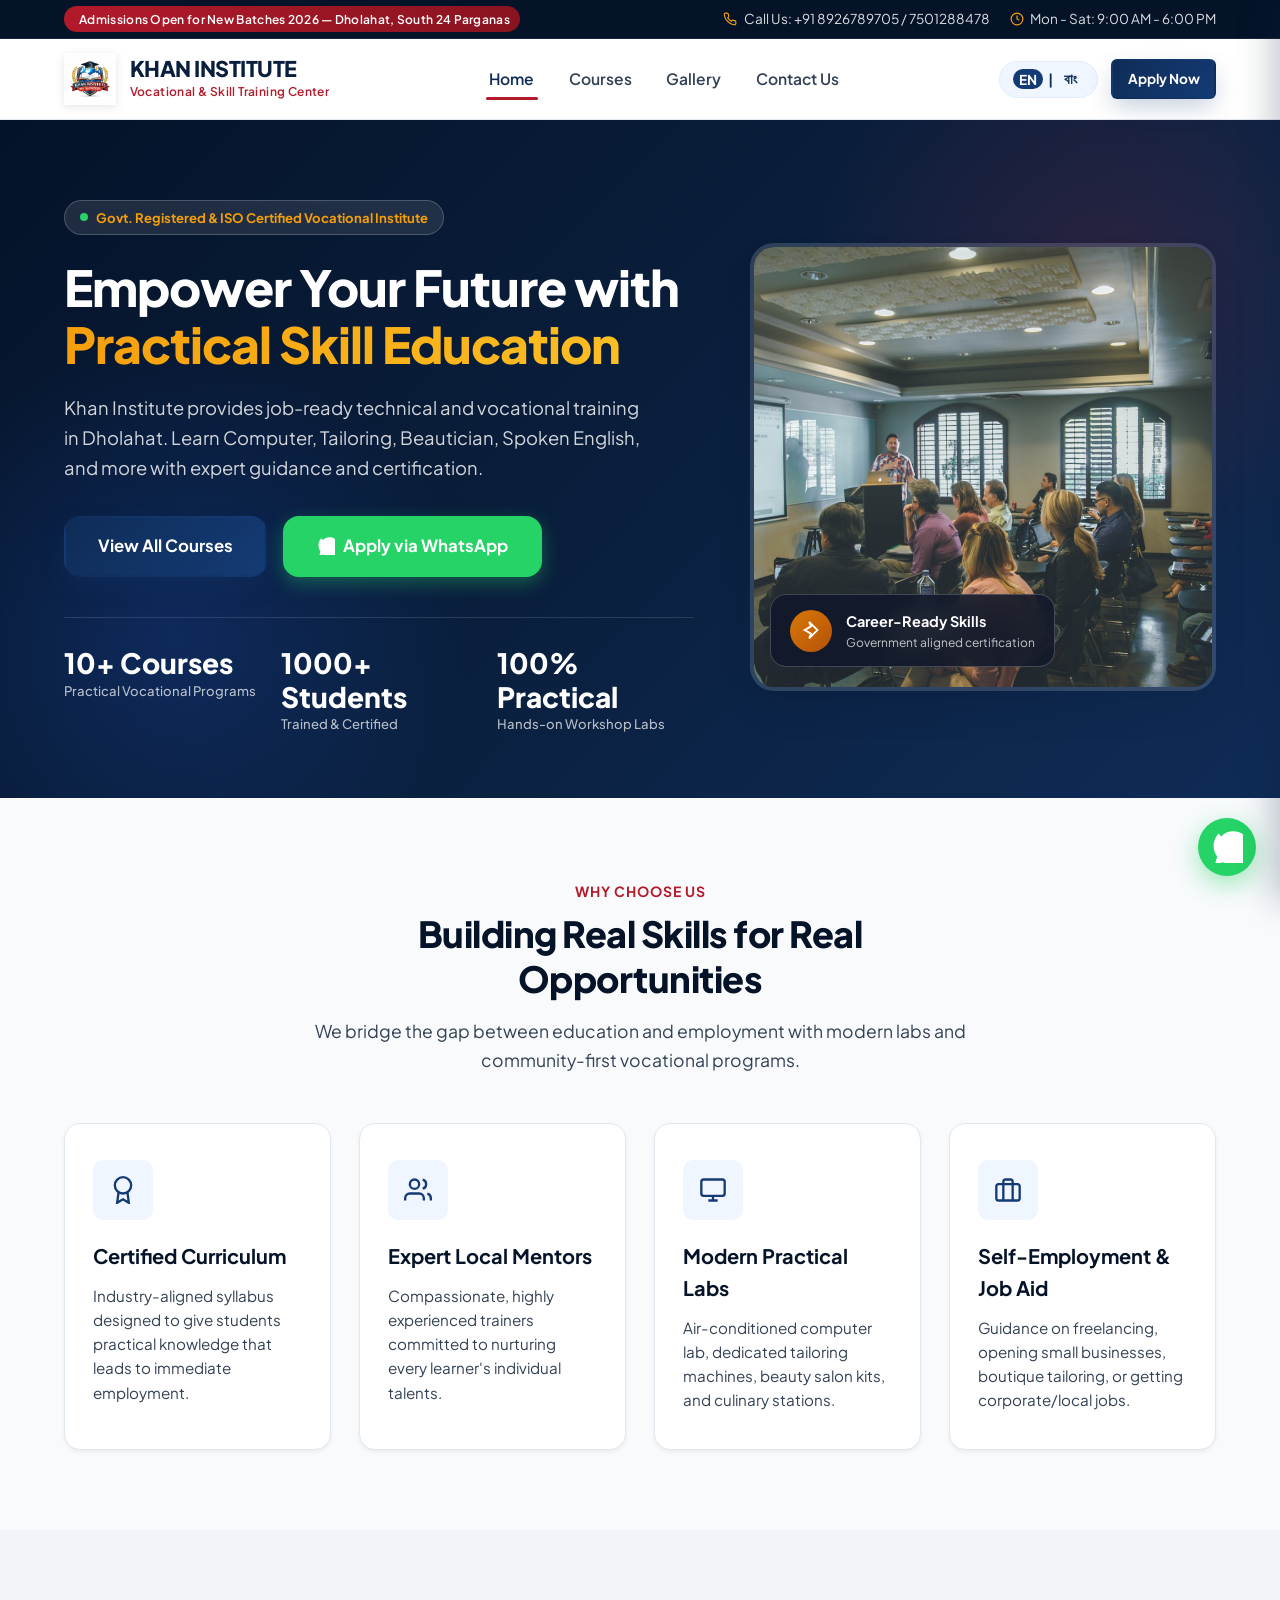
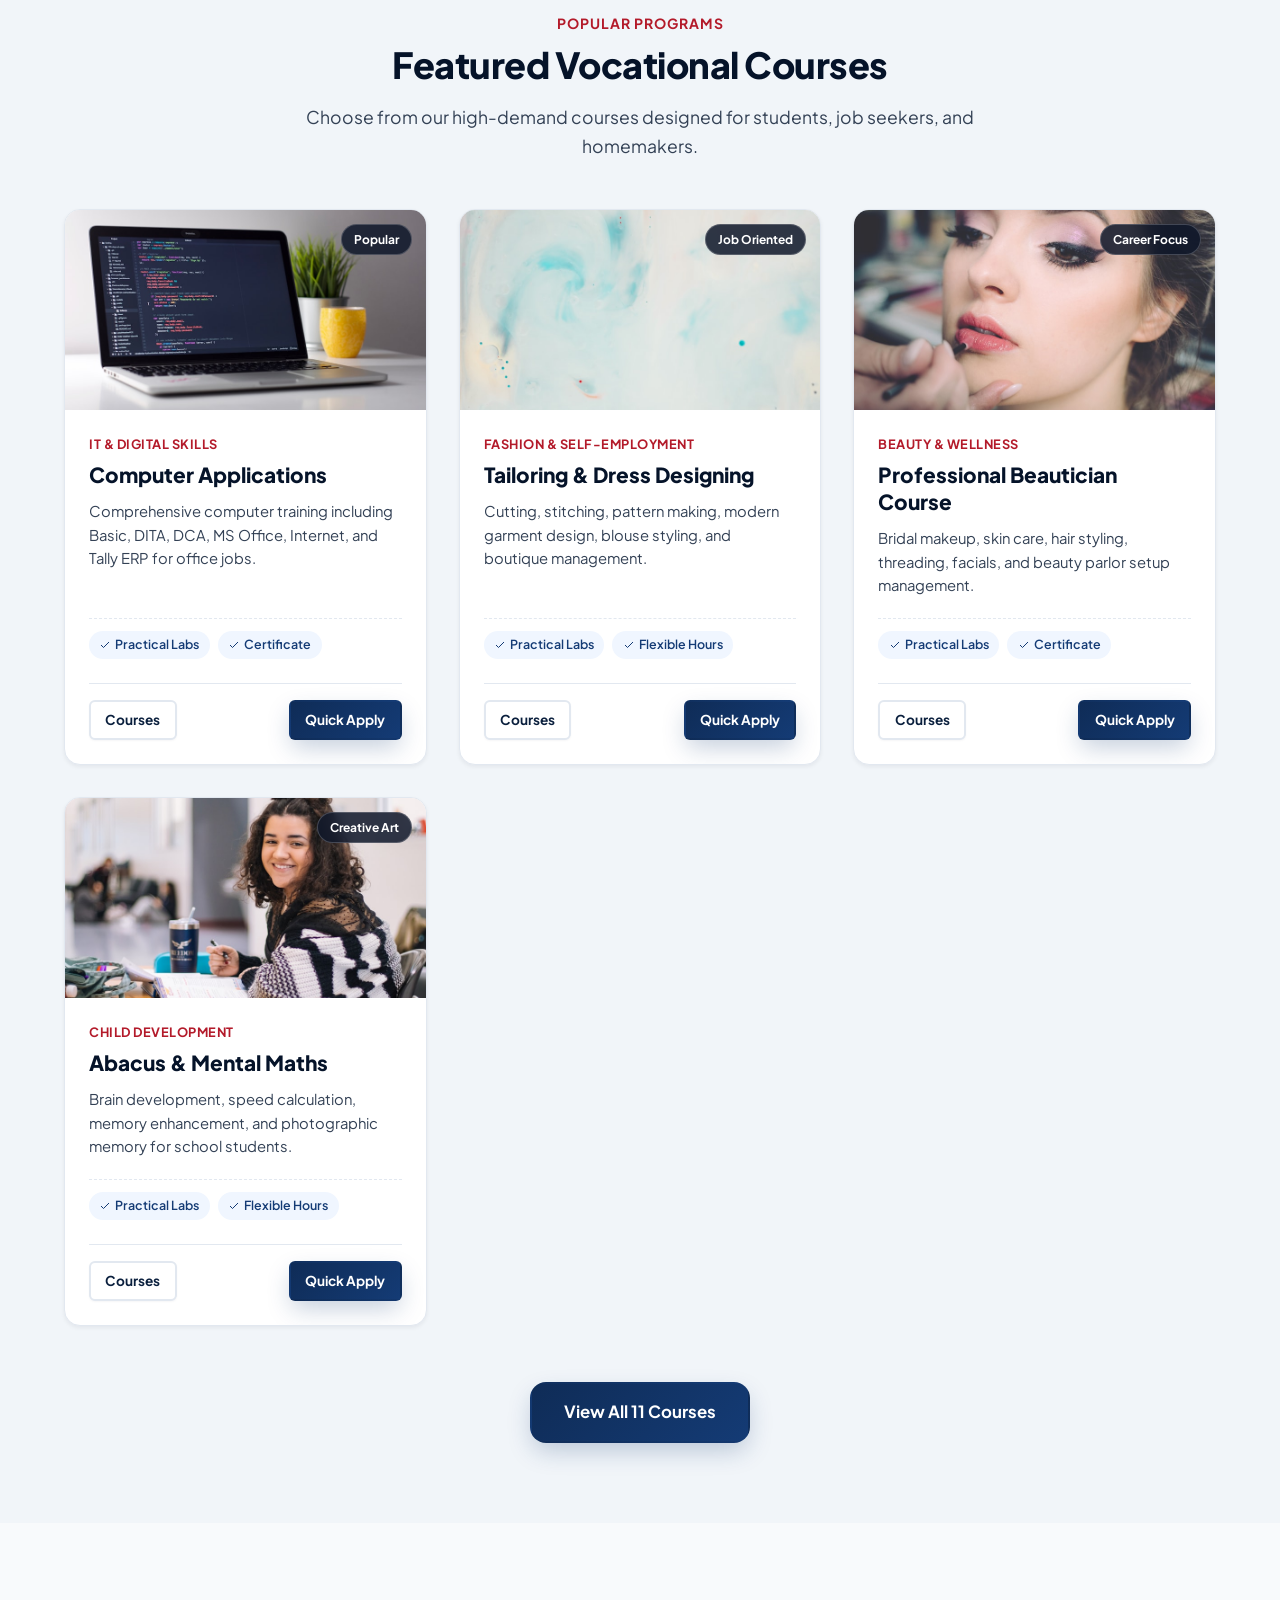
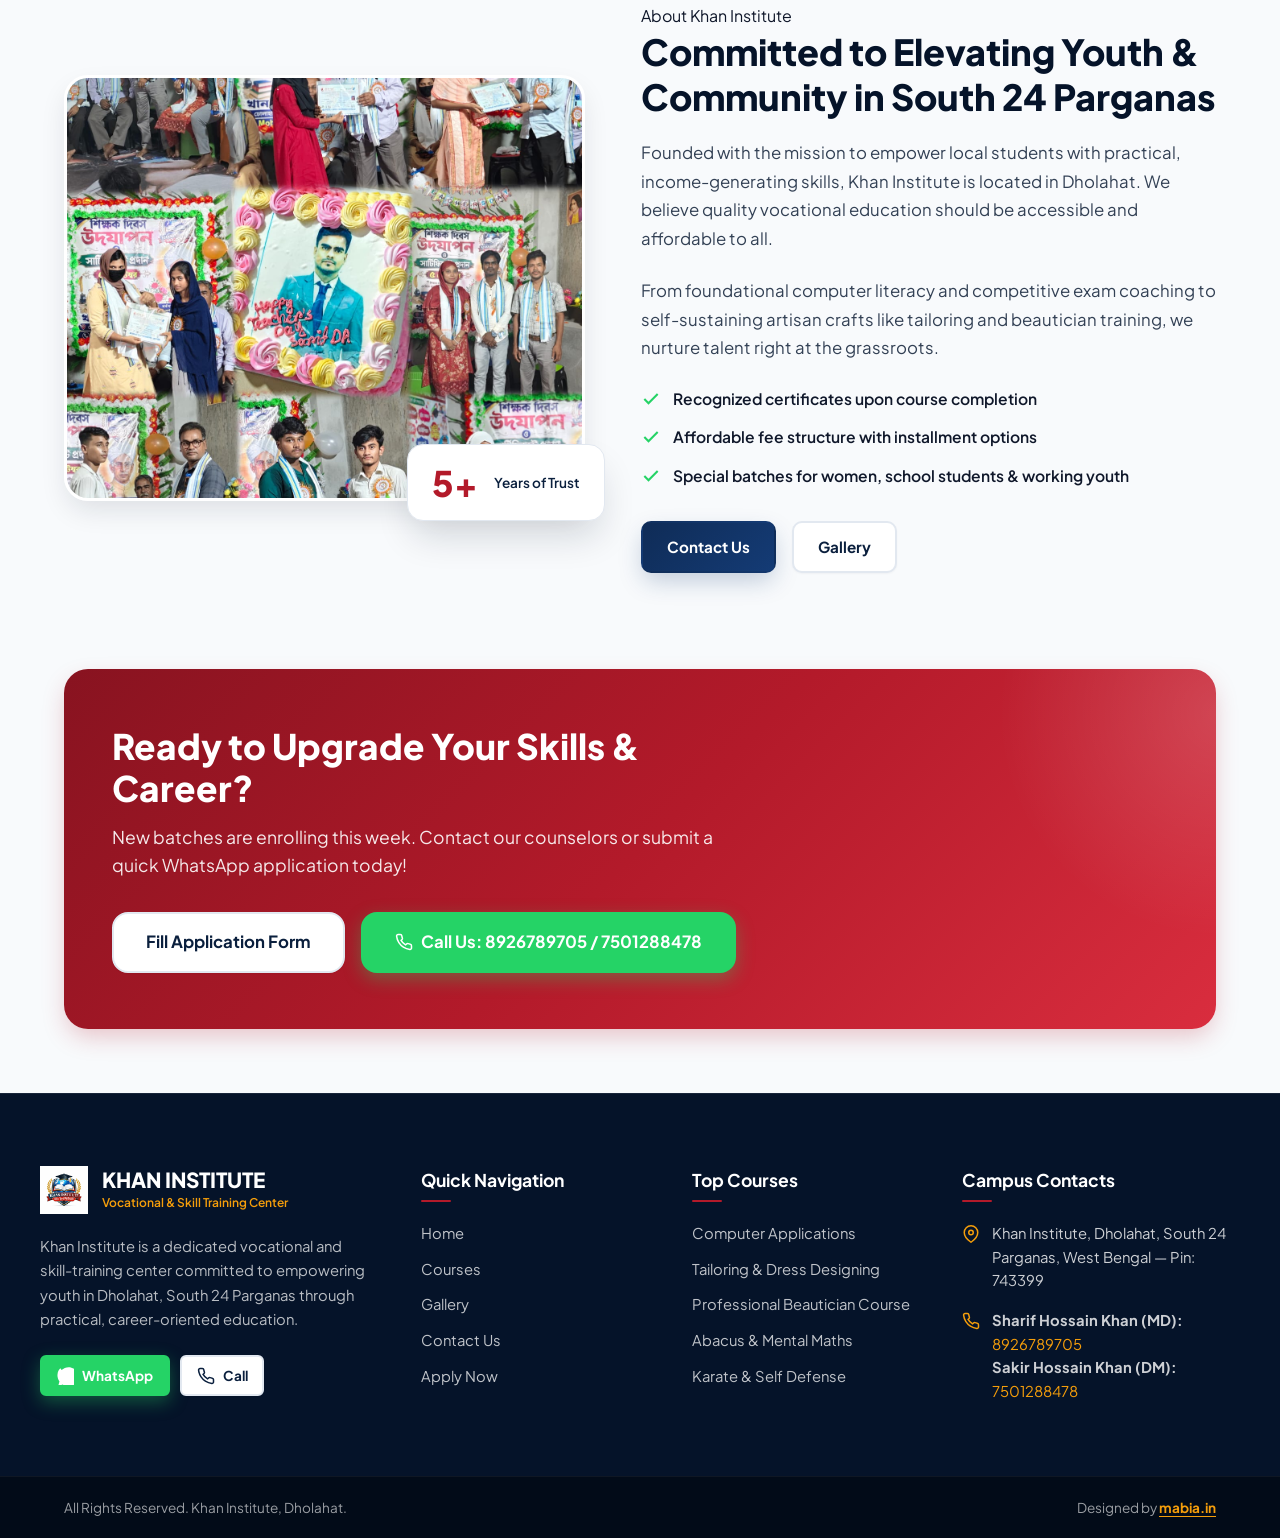
==== commit 9708e52e: "feat: add site assets, styles, and scripts while updating contact info and mobile navigation" ====
--- a/index.html
+++ b/index.html
@@ -121,7 +121,7 @@
           <span>Call</span>
         </a>
         <a href="https://wa.me/917501288478" target="_blank" rel="noopener" class="btn btn-wa btn-sm" style="width:100%;">
-          <svg fill="currentColor" viewBox="0 0 24 24"><path d="M17.472 14.382c-.301-.15-1.78-.878-2.056-.979-.275-.1-.476-.15-.677.15-.201.3-.778.979-.954 1.18-.176.2-.351.226-.653.075s-1.272-.469-2.423-1.495c-.896-.799-1.501-1.787-1.677-2.088-.176-.301-.019-.464.132-.614.136-.135.301-.351.452-.527.15-.176.201-.3.301-.502.1-.201.05-.376-.025-.527-.075-.15-.677-1.632-.928-2.234-.244-.588-.493-.509-.677-.518l-.577-.01c-.201 0-.527.075-.803.376s-1.054 1.029-1.054 2.51 1.079 2.912 1.229 3.113c.15.201 2.124 3.244 5.147 4.549.719.31 1.28.496 1.718.635.722.23 1.379.197 1.898.12.579-.086 1.78-.728 2.031-1.431.251-.703.251-1.305.176-1.431-.075-.126-.276-.201-.577-.351z"/><path fill-rule="evenodd" clip-rule="evenodd" d="M12 2C6.477 2 2 6.477 2 12c0 1.892.525 3.662 1.438 5.173L2 22l4.981-1.398A9.957 9.957 0 0012 22c5.523 0 10-4.477 10-10S17.523 2 12 2zm-8.156 10c0-4.5 3.656-8.156 8.156-8.156s8.156 3.656 8.156 8.156-3.656 8.156-8.156 8.156a8.118 8.118 0 01-4.372-1.267l-.313-.191-2.946.826.837-2.882-.206-.328A8.118 8.118 0 013.844 12z"/></svg>
+          <svg fill="currentColor" viewBox="0 0 24 24"><path d="M12.031 6.172c-3.181 0-5.767 2.586-5.768 5.766-.001 1.298.38 2.27 1.019 3.287l-.711 2.599 2.679-.702c.971.551 1.956.883 2.781.883h.005c3.179 0 5.767-2.587 5.767-5.766.001-3.182-2.585-5.767-5.772-5.767zm0 10.375c-.808 0-1.722-.266-2.484-.717l-.178-.105-1.589.417.424-1.55-.116-.185c-.496-.788-.79-1.636-.789-2.468.001-2.544 2.07-4.613 4.616-4.613 2.544 0 4.614 2.069 4.615 4.614-.001 2.545-2.071 4.614-4.617 4.614zm-6.264-14.717c-2.478 2.478-3.844 5.774-3.844 9.282 0 2.915.939 5.727 2.684 8.082l-1.607 5.868 6.046-1.587c2.26 1.63 4.966 2.502 7.747 2.503h.006c3.507 0 6.803-1.366 9.282-3.845 4.975-4.977 4.975-13.064 0-18.04-2.479-2.479-5.775-3.845-9.282-3.845-3.509 0-6.805 1.366-9.284 3.845z"/></svg>
           <span>WhatsApp</span>
         </a>
       </div>
@@ -147,7 +147,7 @@
           <div class="hero-cta-group">
             <a href="courses.html" class="btn btn-primary btn-lg" data-i18n="hero_btn_explore">View All Courses</a>
             <a href="courses.html#apply" class="btn btn-wa btn-lg">
-              <svg fill="currentColor" viewBox="0 0 24 24"><path d="M17.472 14.382c-.301-.15-1.78-.878-2.056-.979-.275-.1-.476-.15-.677.15-.201.3-.778.979-.954 1.18-.176.2-.351.226-.653.075s-1.272-.469-2.423-1.495c-.896-.799-1.501-1.787-1.677-2.088-.176-.301-.019-.464.132-.614.136-.135.301-.351.452-.527.15-.176.201-.3.301-.502.1-.201.05-.376-.025-.527-.075-.15-.677-1.632-.928-2.234-.244-.588-.493-.509-.677-.518l-.577-.01c-.201 0-.527.075-.803.376s-1.054 1.029-1.054 2.51 1.079 2.912 1.229 3.113c.15.201 2.124 3.244 5.147 4.549.719.31 1.28.496 1.718.635.722.23 1.379.197 1.898.12.579-.086 1.78-.728 2.031-1.431.251-.703.251-1.305.176-1.431-.075-.126-.276-.201-.577-.351z"/><path fill-rule="evenodd" clip-rule="evenodd" d="M12 2C6.477 2 2 6.477 2 12c0 1.892.525 3.662 1.438 5.173L2 22l4.981-1.398A9.957 9.957 0 0012 22c5.523 0 10-4.477 10-10S17.523 2 12 2zm-8.156 10c0-4.5 3.656-8.156 8.156-8.156s8.156 3.656 8.156 8.156-3.656 8.156-8.156 8.156a8.118 8.118 0 01-4.372-1.267l-.313-.191-2.946.826.837-2.882-.206-.328A8.118 8.118 0 013.844 12z"/></svg>
+              <svg fill="currentColor" viewBox="0 0 24 24"><path d="M12.031 6.172c-3.181 0-5.767 2.586-5.768 5.766-.001 1.298.38 2.27 1.019 3.287l-.711 2.599 2.679-.702c.971.551 1.956.883 2.781.883h.005c3.179 0 5.767-2.587 5.767-5.766.001-3.182-2.585-5.767-5.772-5.767zm0 10.375c-.808 0-1.722-.266-2.484-.717l-.178-.105-1.589.417.424-1.55-.116-.185c-.496-.788-.79-1.636-.789-2.468.001-2.544 2.07-4.613 4.616-4.613 2.544 0 4.614 2.069 4.615 4.614-.001 2.545-2.071 4.614-4.617 4.614zm-6.264-14.717c-2.478 2.478-3.844 5.774-3.844 9.282 0 2.915.939 5.727 2.684 8.082l-1.607 5.868 6.046-1.587c2.26 1.63 4.966 2.502 7.747 2.503h.006c3.507 0 6.803-1.366 9.282-3.845 4.975-4.977 4.975-13.064 0-18.04-2.479-2.479-5.775-3.845-9.282-3.845-3.509 0-6.805 1.366-9.284 3.845z"/></svg>
               <span data-i18n="hero_btn_wa">Apply via WhatsApp</span>
             </a>
           </div>
@@ -420,7 +420,7 @@
           </p>
           <div style="display:flex; gap:0.65rem;">
             <a href="https://wa.me/917501288478" target="_blank" rel="noopener" class="btn btn-wa btn-sm" aria-label="WhatsApp Us">
-              <svg fill="currentColor" viewBox="0 0 24 24"><path d="M17.472 14.382c-.301-.15-1.78-.878-2.056-.979-.275-.1-.476-.15-.677.15-.201.3-.778.979-.954 1.18-.176.2-.351.226-.653.075s-1.272-.469-2.423-1.495c-.896-.799-1.501-1.787-1.677-2.088-.176-.301-.019-.464.132-.614.136-.135.301-.351.452-.527.15-.176.201-.3.301-.502.1-.201.05-.376-.025-.527-.075-.15-.677-1.632-.928-2.234-.244-.588-.493-.509-.677-.518l-.577-.01c-.201 0-.527.075-.803.376s-1.054 1.029-1.054 2.51 1.079 2.912 1.229 3.113c.15.201 2.124 3.244 5.147 4.549.719.31 1.28.496 1.718.635.722.23 1.379.197 1.898.12.579-.086 1.78-.728 2.031-1.431.251-.703.251-1.305.176-1.431-.075-.126-.276-.201-.577-.351z"/><path fill-rule="evenodd" clip-rule="evenodd" d="M12 2C6.477 2 2 6.477 2 12c0 1.892.525 3.662 1.438 5.173L2 22l4.981-1.398A9.957 9.957 0 0012 22c5.523 0 10-4.477 10-10S17.523 2 12 2zm-8.156 10c0-4.5 3.656-8.156 8.156-8.156s8.156 3.656 8.156 8.156-3.656 8.156-8.156 8.156a8.118 8.118 0 01-4.372-1.267l-.313-.191-2.946.826.837-2.882-.206-.328A8.118 8.118 0 013.844 12z"/></svg>
+              <svg fill="currentColor" viewBox="0 0 24 24"><path d="M12.031 6.172c-3.181 0-5.767 2.586-5.768 5.766-.001 1.298.38 2.27 1.019 3.287l-.711 2.599 2.679-.702c.971.551 1.956.883 2.781.883h.005c3.179 0 5.767-2.587 5.767-5.766.001-3.182-2.585-5.767-5.772-5.767zm0 10.375c-.808 0-1.722-.266-2.484-.717l-.178-.105-1.589.417.424-1.55-.116-.185c-.496-.788-.79-1.636-.789-2.468.001-2.544 2.07-4.613 4.616-4.613 2.544 0 4.614 2.069 4.615 4.614-.001 2.545-2.071 4.614-4.617 4.614zm-6.264-14.717c-2.478 2.478-3.844 5.774-3.844 9.282 0 2.915.939 5.727 2.684 8.082l-1.607 5.868 6.046-1.587c2.26 1.63 4.966 2.502 7.747 2.503h.006c3.507 0 6.803-1.366 9.282-3.845 4.975-4.977 4.975-13.064 0-18.04-2.479-2.479-5.775-3.845-9.282-3.845-3.509 0-6.805 1.366-9.284 3.845z"/></svg>
               WhatsApp
             </a>
             <a href="tel:8926789705" class="btn btn-secondary btn-sm" style="color:var(--primary-900);" aria-label="Direct Call">
@@ -483,7 +483,7 @@
 
   <!-- Floating WhatsApp Direct Button -->
   <a href="https://wa.me/917501288478" target="_blank" rel="noopener" class="floating-wa-btn" aria-label="Direct WhatsApp Chat with Admissions">
-    <svg fill="currentColor" viewBox="0 0 24 24"><path d="M17.472 14.382c-.301-.15-1.78-.878-2.056-.979-.275-.1-.476-.15-.677.15-.201.3-.778.979-.954 1.18-.176.2-.351.226-.653.075s-1.272-.469-2.423-1.495c-.896-.799-1.501-1.787-1.677-2.088-.176-.301-.019-.464.132-.614.136-.135.301-.351.452-.527.15-.176.201-.3.301-.502.1-.201.05-.376-.025-.527-.075-.15-.677-1.632-.928-2.234-.244-.588-.493-.509-.677-.518l-.577-.01c-.201 0-.527.075-.803.376s-1.054 1.029-1.054 2.51 1.079 2.912 1.229 3.113c.15.201 2.124 3.244 5.147 4.549.719.31 1.28.496 1.718.635.722.23 1.379.197 1.898.12.579-.086 1.78-.728 2.031-1.431.251-.703.251-1.305.176-1.431-.075-.126-.276-.201-.577-.351z"/><path fill-rule="evenodd" clip-rule="evenodd" d="M12 2C6.477 2 2 6.477 2 12c0 1.892.525 3.662 1.438 5.173L2 22l4.981-1.398A9.957 9.957 0 0012 22c5.523 0 10-4.477 10-10S17.523 2 12 2zm-8.156 10c0-4.5 3.656-8.156 8.156-8.156s8.156 3.656 8.156 8.156-3.656 8.156-8.156 8.156a8.118 8.118 0 01-4.372-1.267l-.313-.191-2.946.826.837-2.882-.206-.328A8.118 8.118 0 013.844 12z"/></svg>
+    <svg fill="currentColor" viewBox="0 0 24 24"><path d="M12.031 6.172c-3.181 0-5.767 2.586-5.768 5.766-.001 1.298.38 2.27 1.019 3.287l-.711 2.599 2.679-.702c.971.551 1.956.883 2.781.883h.005c3.179 0 5.767-2.587 5.767-5.766.001-3.182-2.585-5.767-5.772-5.767zm0 10.375c-.808 0-1.722-.266-2.484-.717l-.178-.105-1.589.417.424-1.55-.116-.185c-.496-.788-.79-1.636-.789-2.468.001-2.544 2.07-4.613 4.616-4.613 2.544 0 4.614 2.069 4.615 4.614-.001 2.545-2.071 4.614-4.617 4.614zm-6.264-14.717c-2.478 2.478-3.844 5.774-3.844 9.282 0 2.915.939 5.727 2.684 8.082l-1.607 5.868 6.046-1.587c2.26 1.63 4.966 2.502 7.747 2.503h.006c3.507 0 6.803-1.366 9.282-3.845 4.975-4.977 4.975-13.064 0-18.04-2.479-2.479-5.775-3.845-9.282-3.845-3.509 0-6.805 1.366-9.284 3.845z"/></svg>
   </a>
 
   <!-- Scroll-to-top Button -->
--- a/css/style.css
+++ b/css/style.css
@@ -97,6 +97,9 @@
   scroll-behavior: smooth;
   font-size: 16px;
   -webkit-text-size-adjust: 100%;
+  overflow-x: hidden;
+  width: 100%;
+  max-width: 100%;
 }
 
 body {
@@ -105,6 +108,9 @@
   background-color: var(--bg-body);
   line-height: 1.6;
   overflow-x: hidden;
+  width: 100%;
+  max-width: 100%;
+  position: relative;
   display: flex;
   flex-direction: column;
   min-height: 100vh;
@@ -238,6 +244,7 @@
   justify-content: space-between;
   align-items: center;
   min-height: var(--header-height);
+  width: 100%;
 }
 
 /* Brand Logo */
@@ -246,6 +253,7 @@
   align-items: center;
   gap: 0.85rem;
   text-decoration: none;
+  min-width: 0;
 }
 
 .brand-logo-img {
@@ -254,6 +262,7 @@
   object-fit: contain;
   filter: drop-shadow(0 2px 4px rgba(0,0,0,0.1));
   transition: transform var(--transition-normal);
+  flex-shrink: 0;
 }
 
 .brand:hover .brand-logo-img {
@@ -263,6 +272,7 @@
 .brand-text {
   display: flex;
   flex-direction: column;
+  min-width: 0;
 }
 
 .brand-title {
@@ -2175,9 +2185,7 @@
   }
 
   /* Compact top bar */
-  .top-bar-hours,
-  .top-bar-timing,
-  .top-bar-info .top-bar-item:last-child {
+  .top-bar-hours {
     display: none !important; /* Hide working hours on mobile to keep 1-2 clean rows */
   }
 
@@ -2193,6 +2201,7 @@
     gap: 0.25rem;
     font-size: 0.76rem;
     text-align: center;
+    padding: 0 0.5rem;
   }
 
   .top-bar-badge {
@@ -2206,18 +2215,30 @@
 
   .top-bar-item {
     font-size: 0.76rem;
+    white-space: nowrap;
   }
 
   .header-nav {
+    background: #ffffff;
     border-bottom: 1px solid rgba(15, 23, 42, 0.08);
-    background: rgba(255, 255, 255, 0.98);
+    box-shadow: 0 2px 10px rgba(0, 0, 0, 0.05);
+    width: 100%;
+    position: sticky;
+    top: 0;
+    z-index: 1000;
   }
 
   .nav-container {
-    min-height: 58px;
+    display: flex;
+    align-items: center;
+    justify-content: space-between;
+    width: 100%;
+    max-width: 100%;
+    min-height: 56px;
     height: auto;
     padding: 0.35rem 0.65rem;
     gap: 0.35rem;
+    box-sizing: border-box;
   }
 
   .nav-menu,
@@ -2228,16 +2249,20 @@
   .brand {
     display: flex;
     align-items: center;
-    gap: 0.5rem;
+    gap: 0.45rem;
     flex: 1 1 auto;
     min-width: 0;
+    text-decoration: none;
+    overflow: hidden;
   }
 
   .brand-logo-img {
     width: 38px;
     height: 38px;
+    min-width: 38px;
     flex-shrink: 0;
-    filter: drop-shadow(0 2px 4px rgba(0, 0, 0, 0.12));
+    object-fit: contain;
+    filter: drop-shadow(0 1px 4px rgba(0, 0, 0, 0.12));
   }
 
   .brand-text {
@@ -2245,32 +2270,34 @@
     flex-direction: column;
     justify-content: center;
     min-width: 0;
-    flex-shrink: 1;
+    flex: 1 1 auto;
+    overflow: hidden;
   }
 
   .brand-title {
-    font-size: 1.15rem;
-    font-weight: 800;
+    font-size: clamp(0.96rem, 4.1vw, 1.15rem);
+    font-weight: 900;
     letter-spacing: -0.2px;
     color: var(--primary-950);
     line-height: 1.15;
     text-transform: uppercase;
     white-space: nowrap;
-    overflow: visible;
+    overflow: hidden;
     text-overflow: clip;
+    display: block;
   }
 
   .brand-subtitle {
-    font-size: 0.64rem;
+    font-size: clamp(0.52rem, 2.1vw, 0.62rem);
     font-weight: 700;
     color: var(--accent-600);
-    letter-spacing: 0.2px;
+    letter-spacing: 0.25px;
     line-height: 1.15;
+    text-transform: uppercase;
     white-space: nowrap;
     overflow: hidden;
-    text-overflow: ellipsis;
+    text-overflow: clip;
     display: block;
-    max-width: 175px;
   }
 
   .header-actions {
@@ -2278,14 +2305,18 @@
     align-items: center;
     gap: 0.35rem;
     flex-shrink: 0;
+    margin-left: auto;
   }
 
   .lang-toggle-btn {
-    padding: 0.2rem 0.42rem;
+    padding: 0.18rem 0.42rem;
     font-size: 0.72rem;
-    gap: 0.2rem;
+    gap: 0.18rem;
     border-radius: var(--radius-pill);
     min-height: 32px;
+    height: 32px;
+    flex-shrink: 0;
+    box-sizing: border-box;
   }
 
   .lang-toggle-btn .lang-pill {
@@ -2299,10 +2330,21 @@
     justify-content: center;
     width: 36px;
     height: 36px;
-    padding: 5px;
+    min-width: 36px;
+    min-height: 36px;
+    padding: 6px;
     border-radius: var(--radius-sm);
     color: var(--primary-900);
+    border: 1.5px solid var(--border-light);
+    background: #f8fafc;
     flex-shrink: 0;
+    box-sizing: border-box;
+    cursor: pointer;
+  }
+
+  .mobile-toggle svg {
+    width: 20px;
+    height: 20px;
   }
 
   /* Universal Button Overflow Fix for Mobile */
@@ -2699,31 +2741,52 @@
     padding-right: 0.65rem;
   }
 
+  .nav-container {
+    padding: 0.3rem 0.5rem;
+    gap: 0.3rem;
+  }
+
   .brand {
-    gap: 0.45rem;
+    gap: 0.4rem;
   }
 
   .brand-logo-img {
     width: 36px;
     height: 36px;
+    min-width: 36px;
   }
 
   .brand-title {
-    font-size: 1.1rem;
-    font-weight: 800;
+    font-size: clamp(0.92rem, 3.9vw, 1.08rem);
+    font-weight: 900;
     letter-spacing: -0.2px;
     white-space: nowrap;
-    overflow: visible;
+    overflow: hidden;
+    text-overflow: clip;
   }
 
   .brand-subtitle {
-    font-size: 0.58rem;
+    font-size: 0.54rem;
     letter-spacing: 0.2px;
-    max-width: 135px;
     white-space: nowrap;
     overflow: hidden;
-    text-overflow: ellipsis;
+    text-overflow: clip;
     display: block;
+  }
+
+  .lang-toggle-btn {
+    padding: 0.15rem 0.38rem;
+    font-size: 0.68rem;
+    height: 30px;
+    min-height: 30px;
+  }
+
+  .mobile-toggle {
+    width: 34px;
+    height: 34px;
+    min-width: 34px;
+    min-height: 34px;
+    padding: 5px;
   }
 
   .btn-lg {
@@ -2763,7 +2826,7 @@
   }
 }
 
-@media (max-width: 375px) {
+@media (max-width: 360px) {
   .nav-container {
     padding: 0.25rem 0.35rem;
     gap: 0.25rem;
@@ -2776,28 +2839,31 @@
   .brand-logo-img {
     width: 32px;
     height: 32px;
+    min-width: 32px;
   }
 
   .brand-title {
-    font-size: 1.02rem;
-    font-weight: 800;
-    white-space: nowrap;
-    overflow: visible;
+    font-size: 0.96rem;
+    font-weight: 900;
   }
 
   .brand-subtitle {
-    display: none; /* Keep sticky header prominent & clean on <375px */
+    font-size: 0.5rem;
   }
 
   .lang-toggle-btn {
-    padding: 0.15rem 0.32rem;
-    font-size: 0.68rem;
-    gap: 0.15rem;
+    padding: 0.12rem 0.32rem;
+    font-size: 0.64rem;
+    height: 28px;
+    min-height: 28px;
   }
 
   .mobile-toggle {
-    width: 34px;
-    height: 34px;
+    width: 32px;
+    height: 32px;
+    min-width: 32px;
+    min-height: 32px;
+    padding: 4px;
   }
 
   .btn-lg {
@@ -2812,23 +2878,28 @@
 
 html[lang="bn"] .brand-title,
 body.lang-bn .brand-title {
-  font-size: 1.15rem;
+  font-size: clamp(0.94rem, 4vw, 1.12rem);
   font-weight: 800;
   letter-spacing: 0;
-  line-height: 1.2;
-}
-
-@media (max-width: 480px) {
+  line-height: 1.15;
+  white-space: nowrap;
+  overflow: hidden;
+  text-overflow: clip;
+}
+
+html[lang="bn"] .brand-subtitle,
+body.lang-bn .brand-subtitle {
+  font-size: clamp(0.5rem, 2vw, 0.6rem);
+  font-weight: 700;
+  letter-spacing: 0;
+  white-space: nowrap;
+  overflow: hidden;
+  text-overflow: clip;
+}
+
+@media (max-width: 360px) {
   html[lang="bn"] .brand-title,
   body.lang-bn .brand-title {
-    font-size: 1.08rem;
-  }
-}
-
-@media (max-width: 375px) {
-  html[lang="bn"] .brand-title,
-  body.lang-bn .brand-title {
-    font-size: 0.98rem;
-  }
-}
-
+    font-size: 0.92rem;
+  }
+}
